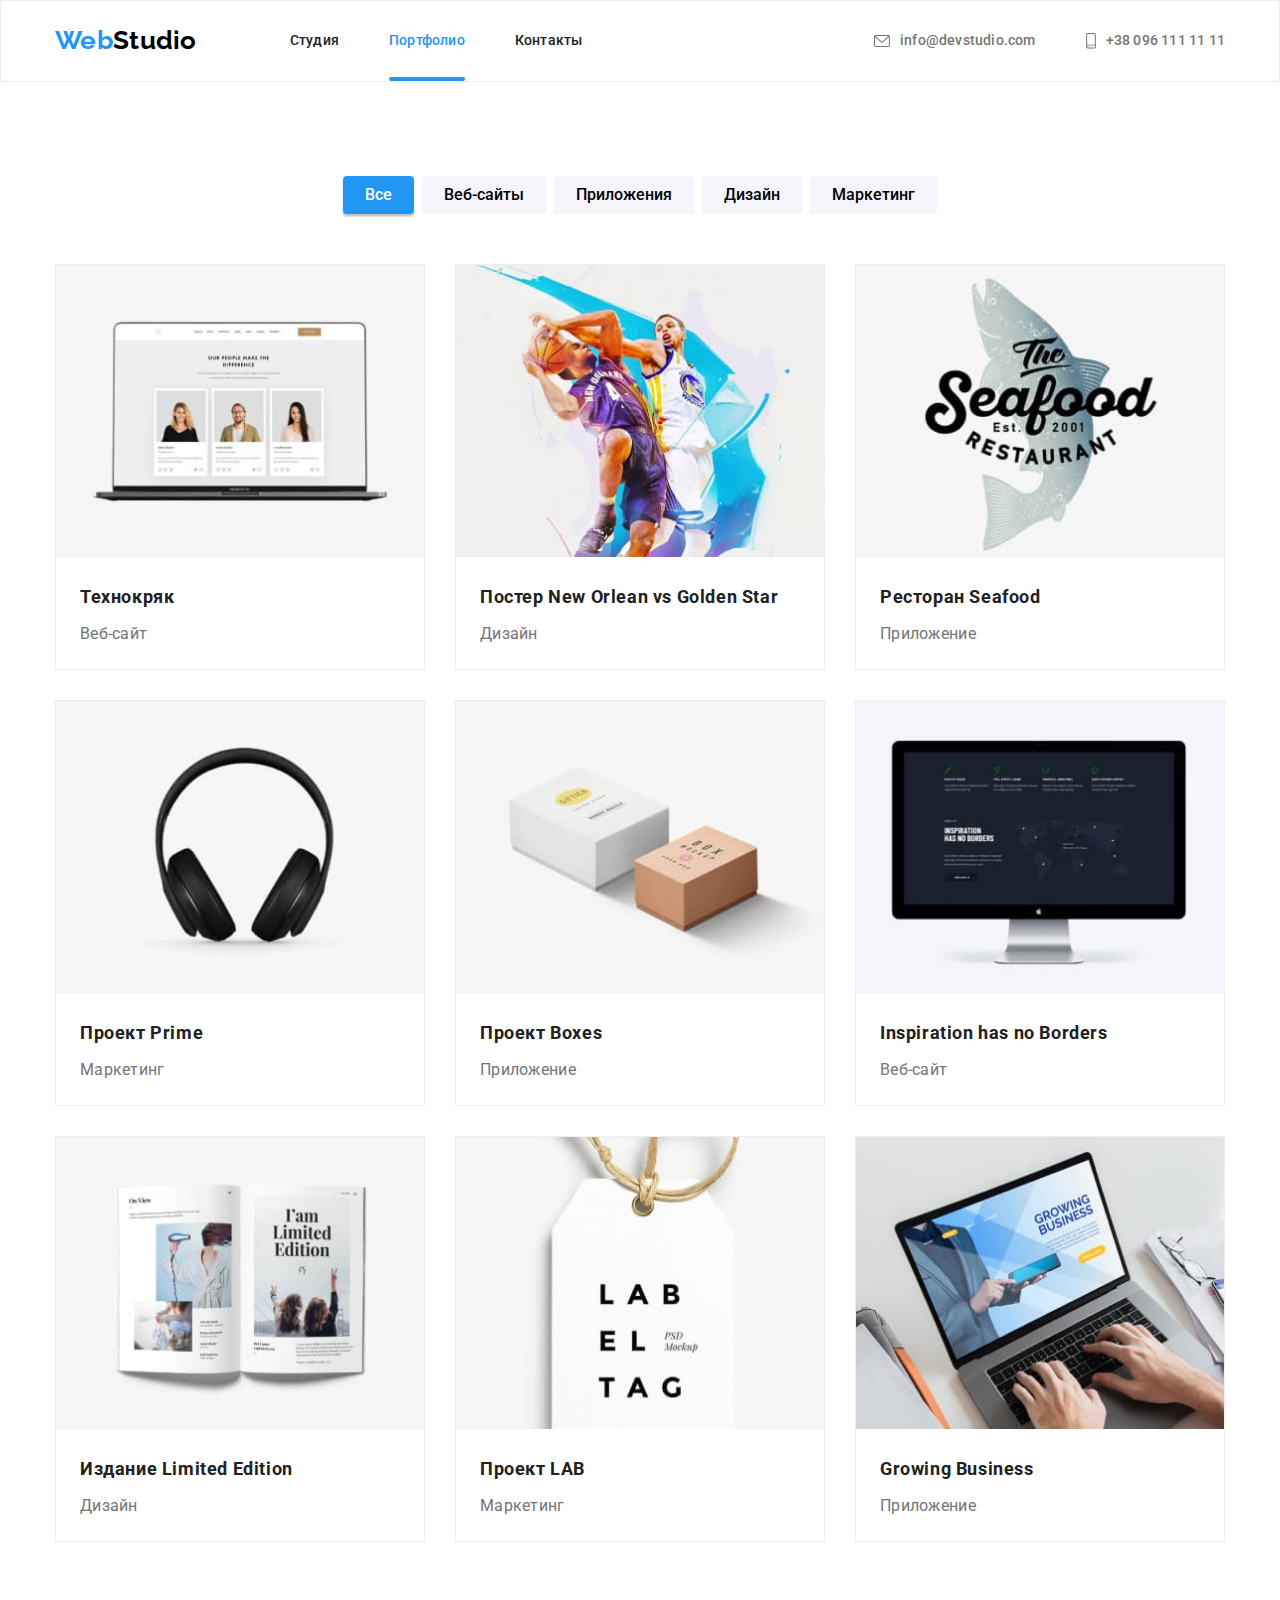
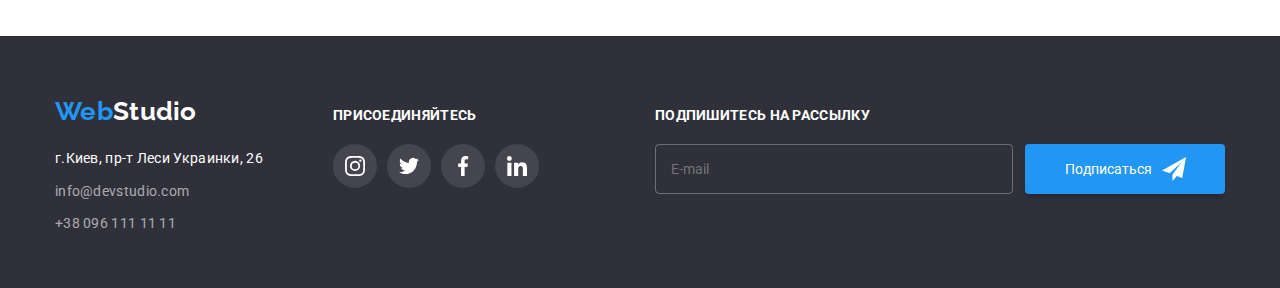
==== portfolio.html @ 102d42af "Copy files" ====
<!DOCTYPE html>
<html lang="ru">
<head>
    <meta charset="UTF-8">
    <meta http-equiv="X-UA-Compatible" content="IE=edge">
    <meta name="viewport" content="width=device-width, initial-scale=1.0">
    <link rel="preconnect" href="https://fonts.googleapis.com">
    <link rel="preconnect" href="https://fonts.gstatic.com" crossorigin>
    <link href="https://fonts.googleapis.com/css2?family=Raleway:wght@700&family=Roboto:wght@400;500;700;900&display=swap" rel="stylesheet">
    <link rel="stylesheet" href="https://cdnjs.cloudflare.com/ajax/libs/modern-normalize/1.1.0/modern-normalize.min.css">
    <link rel="stylesheet" href="./css/styles.css">
    <title>Document</title>
</head>
<body>
    <!--Хедер-->
  <header class="header border">
    <div class="container">
      <nav class="header-nav">
        <a class="header-logo" lang="en" href="./index.html"> <span class="logo-part">Web</span>Studio</a>
        <ul class="header-list">
          <li class="item"><a class="header-link" href="./index.html">Студия</a></li>
          <li class="item"><a class="header-link current" href="./portfolio.html">Портфолио</a></li>
          <li class="item"><a class="header-link" href="">Контакты</a></li>
        </ul>
      </nav>
      <ul class="header-list-contact">
        <li class="item">
          <a class="header-contact" href="mailto:info@devstudio.com">
            <svg class="header-icon" width="16" height="12">
              <use href="./images/icons.svg#iconenvelope"></use>
            </svg>
            info@devstudio.com
          </a>
        </li>
        <li class="item">
          <a class="header-contact" href="tel:+380961111111">
            <svg class="header-icon" width="10" height="16">
              <use href="./images/icons.svg#iconsmartphone"></use>
            </svg>
            +38 096 111 11 11
          </a>
        </li>
      </ul>
    </div>
  </header>
  <main>
    <section class="portfolio section">
      <div class="container">
        <ul class="portfolio-list">
          <li class="item">
            <button class="portfolio-button btn-current" type="button">Все</button>
          </li>
          <li class="item">
            <button class="portfolio-button" type="button">Веб-сайты</button>
          </li>
          <li class="item">
            <button class="portfolio-button" type="button">Приложения</button>
          </li>
          <li class="item">
            <button class="portfolio-button" type="button">Дизайн</button>
          </li>
          <li class="item">
            <button class="portfolio-button" type="button">Маркетинг</button>
          </li>
        </ul>
        <ul class="flex-container">
          <li class="portfolio-project">
            <div class="portfolio-img">
              <img src="./images/img-8.jpg" alt="ноутбук с открытым сайтом" width="370" height="294">
              <div class="text">
                <p>Ресурс предлагает комплексные предложения с разным уровнем функционала и сервисов. Все это позволит посетителю получить исчерпывающие сведения о компании или частном лице.</p>
              </div>
            </div>
            <div class="project-card">
              <h2 class="portfolio-project-name">Технокряк</h2>
              <p class="portfolio-project-type">Веб-сайт</p>
            </div>
          </li>
          <li class="portfolio-project">
            <div class="portfolio-img">
              <img src="./images/img-9.jpg" alt="ноутбук с открытым сайтом" width="370" height="294">
              <div class="text">
                <p>Ресурс предлагает комплексные предложения с разным уровнем функционала и сервисов. Все это позволит посетителю
                  получить исчерпывающие сведения о компании или частном лице.</p>
              </div>
            </div>
            <div class="project-card">
              <h2 class="portfolio-project-name">Постер New Orlean vs Golden Star</h2>
              <p class="portfolio-project-type">Дизайн</p>
            </div>
          </li>
          <li class="portfolio-project">
            <div class="portfolio-img">
              <img src="./images/img-10.jpg" alt="ноутбук с открытым сайтом" width="370" height="294">
              <div class="text">
                <p>Ресурс предлагает комплексные предложения с разным уровнем функционала и сервисов. Все это позволит посетителю
                  получить исчерпывающие сведения о компании или частном лице.</p>
              </div>
            </div>
            <div class="project-card">
              <h2 class="portfolio-project-name">Ресторан Seafood</h2>
              <p class="portfolio-project-type">Приложение</p>
            </div>
          </li>
          <li class="portfolio-project">
            <div class="portfolio-img">
              <img src="./images/img-11.jpg" alt="ноутбук с открытым сайтом" width="370" height="294">
              <div class="text">
                <p>Ресурс предлагает комплексные предложения с разным уровнем функционала и сервисов. Все это позволит посетителю
                  получить исчерпывающие сведения о компании или частном лице.</p>
              </div>
            </div>
            <div class="project-card">
              <h2 class="portfolio-project-name">Проект Prime</h2>
              <p class="portfolio-project-type">Маркетинг</p>
            </div>
          </li>
          <li class="portfolio-project">
            <div class="portfolio-img">
              <img src="./images/img-12.jpg" alt="ноутбук с открытым сайтом" width="370" height="294">
              <div class="text">
                <p>Ресурс предлагает комплексные предложения с разным уровнем функционала и сервисов. Все это позволит посетителю
                  получить исчерпывающие сведения о компании или частном лице.</p>
              </div>
            </div>
            <div class="project-card">
              <h2 class="portfolio-project-name">Проект Boxes</h2>
              <p class="portfolio-project-type">Приложение</p>
            </div>
          </li>
          <li class="portfolio-project">
            <div class="portfolio-img">
              <img src="./images/img-13.jpg" alt="ноутбук с открытым сайтом" width="370" height="294">
              <div class="text">
                <p>Ресурс предлагает комплексные предложения с разным уровнем функционала и сервисов. Все это позволит посетителю
                  получить исчерпывающие сведения о компании или частном лице.</p>
              </div>
            </div>
            <div class="project-card">
              <h2 class="portfolio-project-name">Inspiration has no Borders</h2>
              <p class="portfolio-project-type">Веб-сайт</p>
            </div>
          </li>
          <li class="portfolio-project">
            <div class="portfolio-img">
              <img src="./images/img-14.jpg" alt="ноутбук с открытым сайтом" width="370" height="294">
              <div class="text">
                <p>Ресурс предлагает комплексные предложения с разным уровнем функционала и сервисов. Все это позволит посетителю
                  получить исчерпывающие сведения о компании или частном лице.</p>
              </div>
            </div>
            <div class="project-card">
              <h2 class="portfolio-project-name">Издание Limited Edition</h2>
              <p class="portfolio-project-type">Дизайн</p>
            </div>
          </li>
          <li class="portfolio-project">
            <div class="portfolio-img">
              <img src="./images/img-15.jpg" alt="ноутбук с открытым сайтом" width="370" height="294">
              <div class="text">
                <p>Ресурс предлагает комплексные предложения с разным уровнем функционала и сервисов. Все это позволит посетителю
                  получить исчерпывающие сведения о компании или частном лице.</p>
              </div>
            </div>
            <div class="project-card">
              <h2 class="portfolio-project-name">Проект LAB</h2>
              <p class="portfolio-project-type">Маркетинг</p>
            </div>
          </li>
          <li class="portfolio-project">
            <div class="portfolio-img">
              <img src="./images/img-16.jpg" alt="ноутбук с открытым сайтом" width="370" height="294">
              <div class="text">
                <p>Ресурс предлагает комплексные предложения с разным уровнем функционала и сервисов. Все это позволит посетителю
                  получить исчерпывающие сведения о компании или частном лице.</p>
              </div>
            </div>
            <div class="project-card">
              <h2 class="portfolio-project-name">Growing Business</h2>
              <p class="portfolio-project-type">Приложение</p>
            </div>
          </li>
        </ul>
      </div>     
    </section>
  </main>
    <!--Футер-->
  <footer class="footer">
    <div class="container">
      <div>
        <a class="footer-logo" lang="en" href="./index.html"> <span class="logo-part">Web</span>Studio</a>
        <address>
          <ul class="footer-list">
            <li class="item">
              <a class="footer-adress" href="https://goo.gl/maps/x8rfosM5Hry5HzXB7" target="_blank"
                rel="noopener noreferrer">г.Киев, пр-т Леси Украинки, 26</a>
            </li>
            <li class="item">
              <a class="footer-contact" lang="en" href="mailto:info@devstudio.com">info@devstudio.com</a>
            </li>
            <li class="item">
              <a class="footer-contact" href="tel:+380961111111">+38 096 111 11 11</a>
            </li>
          </ul>
        </address>
      </div>
      <div class="footer-social">
        <p class="social-title">присоединяйтесь</p>
        <ul class="social-list">
          <li class="item">
            <a class="social-link" href="">
              <svg class="social-icon" height="20" width="20">
                <use href="./images/icons.svg#iconinstagram"></use>
              </svg>
            </a>
          </li>
          <li class="item">
            <a class="social-link" href="">
              <svg class="social-icon" height="20" width="20">
                <use href="./images/icons.svg#icontwitter"></use>
              </svg>
            </a>
          </li>
          <li class="item">
            <a class="social-link" href="">
              <svg class="social-icon" height="20" width="20">
                <use href="./images/icons.svg#iconfacebook"></use>
              </svg>
            </a>
          </li>
          <li class="item">
            <a class="social-link" href="">
              <svg class="social-icon" height="20" width="20">
                <use href="./images/icons.svg#iconlinkedin"></use>
              </svg>
            </a>
          </li>
        </ul>
      </div>
      <div class="footer-mailing">
        <p class="social-title">подпишитесь на рассылку</p>
        <form class="footer-form">
          <label for="subscribe">
            <input class="footer-email" type="email" name="mail" id="subscribe" placeholder="E-mail">
          </label>
          <button class="footer-btn" type="submit">
            Подписаться
            <svg width="24" height="24">
              <use href="./images/icons.svg#iconsend"></use>
            </svg>
          </button>
        </form>
      </div>
    </div>
  </footer>
</body>
</html>
---- css/styles.css ----
:root {
  --first-text-color: #757575;
  --second-text-color: #212121;
  --third-text-color: #fff;
  --accent-color: #2196F3;
  --logo-color: #000;
  --background-color: #2F303A;

}
body {
  font-family: 'Roboto', sans-serif;
  font-size: 14px;
  letter-spacing: .3px;
  color: var(--first-text-color);
}
html {
  box-sizing: border-box;
}

*,
*::before,
*::after {
  box-sizing: inherit;
}

h1,
h2,
h3,
p,
ul {
  margin-top: 0;
  margin-bottom: 0;
}

.container {
width: 1200px;
margin-left: auto;
margin-right: auto;
padding-left: 15px;
padding-right: 15px; 
}
/*header*/

.header .container {
  height: 80px;
  align-items: center;
  display: flex;
}
.border {
  border: 1px solid #ECECEC;
}
.header-nav {
  align-items: center;
  display: flex;
}
.header-logo {
  padding-top: 24px;
  padding-bottom: 24px;
  font-family: 'Raleway', sans-serif;
  font-weight: 700;
  font-size: 26px;
  line-height: 1.2;
  text-decoration: none;
  color: var(--logo-color);
}
.header-logo:focus {
  color: var(--logo-color);
}
.logo-part {
  color: var(--accent-color);
}
.header-list {  
  margin-left: 93px;
  padding: 0;
  display: flex;
  list-style: none;
  color: var(--second-text-color);
}
.header-list .item + .item {
  margin-left: 50px;
}
.current::after {
  position: absolute;
  left: 0;
  bottom: 0;
  display: block; 
  content: '';
  height: 4px;
  width: 100%;
  border-radius: 2px;
  background-color: #2196F3;
}
.header-list .current {
  color: var(--accent-color);
}
.header-link {
  position: relative;
  display: block;
  padding-top: 32px;
  padding-bottom: 33px;
  font-weight: 500;
  line-height: 1.14;
  letter-spacing: .2px;
  text-decoration: none;
  color: var(--second-text-color);
  transition: color 250ms cubic-bezier(0.4, 0, 0.2, 1);
}
.header-link:hover,
.header-link:focus {
  
  color: var(--accent-color);
}
.header-list-contact {
  display: flex;
  padding: 0;
  margin-left: auto;
  font-weight: 500;
  line-height: 1.14;
  letter-spacing: .2px;
  list-style: none;
}
.header-list-contact .item + .item {
  margin-left: 50px;
}
.header-contact {
  display: flex;
  justify-content: center;
  align-items: center;
  padding: 30px 0;
  text-decoration: none;
  color: var(--first-text-color);
  transition: color 250ms cubic-bezier(0.4, 0, 0.2, 1);
}
.header-contact:hover,
.header-contact:focus {
  fill: var(--accent-color);
  color: var(--accent-color);
}
.header-icon {
  fill: currentColor;
  margin-right: 10px;
}

/*Footer*/

.footer {
  padding-bottom: 60px;
  padding-top: 60px;
  height: 252px;
  color: var(--third-text-color);
  background-color: var(--background-color);
}
.footer-logo {
  display: inline-block;
  padding-bottom: 20px;
  font-family: 'Raleway', sans-serif;
  font-weight: 700;
  font-size: 26px;
  line-height: 1.19;
  text-decoration: none;
  color: var(--third-text-color);
}

.footer-list {
  padding: 0;
  list-style: none;
}
.footer-list .item + .item {
  padding-top: 9px;
}
.footer-adress {
  font-style: normal;
  line-height: 1.71;
  text-decoration: none;
  color: var(--third-text-color);
}

.footer-contact {
  font-style: normal;
  line-height: 1.71;
  text-decoration: none;
  color: rgb(255, 255, 255, .6);
  transition: color 250ms cubic-bezier(0.4, 0, 0.2, 1);
  
}

.footer-contact:hover,
.footer-contact:focus {
  color: var(--accent-color);
}
.footer .container {
  display: flex;
  align-items: baseline;
}
.footer-social {
  margin-left: 70px;
}
.social-list {
  padding: 0;
  display: flex;
  list-style: none;
}
.social-list .item + .item {
  margin-left: 10px;
}
.social-title {
  margin-bottom: 20px;
  font-weight: 700;
  line-height: 1.14;
  text-transform: uppercase;
}
.social-link {
  display: flex;
  justify-content: center;
  align-items: center;
  padding: 0;
  border: 0;
  width: 44px;
  height: 44px;
  cursor: pointer;
  color: #ececec;
  border-radius: 50%;
  background-color: rgba(255, 255, 255, 0.1);
  transition: background-color 250ms cubic-bezier(0.4, 0, 0.2, 1);
}
.social-link:hover,
.social-link:focus {
  background-color: #2196f3;
}
.social-icon {
  fill: #fff;
  height: 20px;
  width: 20px;
}
.footer-mailing {
  margin-left: auto;
}
.footer-email {
  width: 358px;
  padding: 16px 15px;
  margin-right: 12px;
  outline: 0;
  color: white;
  border: 1px solid rgba(255, 255, 255, 0.3);
  border-radius: 4px;
  background: 0;
}
.footer-btn {
  display: flex;
  justify-content: center;
  align-items: center;
  height: 50px;
  width: 200px;
  border: 0;
  box-shadow: 0px 4px 4px rgba(0, 0, 0, 0.15);
  border-radius: 4px;
  color: #ffffff;
  background-color: #2196F3;
}
.footer-btn svg {
  margin-left: 10px;
  fill: currentColor;
}
.footer-form {
  display: flex;
}
.footer-form label {
  display: flex;
}



/*main index.html*/

.hero {
  margin-left: auto;
  margin-right: auto;
  background-color: #C4C4C4;
}
.overlay {
  max-width: 1600px;
  height: 600px;
  background-image: linear-gradient(to right,
  rgba(47, 48, 58, 0.4),
  rgba(47, 48, 58, 0.4)),
  url(../images/Img-hero.jpg);
  background-position: center;
  background-size: cover;
  background-repeat: no-repeat;
}
.hero-content {
  padding: 200px 0;
  text-align: center;
}
.hero-title {
  max-width: 650px;
  font-weight: 900;
  font-size: 44px;
  line-height: 1.36;
  text-align: center;
  letter-spacing: .6px;
  text-transform: uppercase;
  color: var(--third-text-color);
  margin: 0 auto;
  margin-bottom: 30px;
}
.hero-button {
  padding: 10px 32px;
  border: 0;
  border-radius: 4px;
  font-family: inherit;
  font-weight: 700;
  font-size: 16px;
  line-height: 1.87;
  letter-spacing: .6px;
  cursor: pointer;
  color: var(--third-text-color);
  background-color: var(--accent-color);
  transition: background-color 250ms cubic-bezier(0.4, 0, 0.2, 1);
}
.hero-button:hover,
.hero-button:focus {
  background-color: #188CE8;
}
.section {
  padding: 94px 0;
}
.about {
  padding-bottom: 0;
}
.peculiarities {
  color: transparent;
}
.peculiarities-pic {
  display: flex;
  justify-content: center;
  align-items: center;
  margin-bottom: 30px;
  border: 0;
  width: 270px;
  height: 120px;
  border-radius: 4px;
  background-color: #f5f4fa;
}
.perculiarities-icon {
  height: 70px;
  width: 70px;
}
.peculiarities-list {
  padding: 0;
  display: flex;
  list-style: none;
}
.peculiarities-list .item + .item {
  margin-left: 30px;
}
.peculiarities-header {
  margin-bottom: 10px;
  font-weight: 700;
  line-height: 1.14;
  letter-spacing: .2px;
  text-transform: uppercase;
  color: var(--second-text-color);
}
.peculiarities-text {
  line-height: 1.71;
}
.work-header {
  margin-bottom: 50px;
  font-weight: 700;
  font-size: 36px;
  line-height: 1.16;
  text-align: center;
  color: var(--second-text-color);
}
.section-work-list {
  display: flex;
  padding: 0;
  list-style: none;
}
.work-text {
  position:absolute;
  left: 0;
  bottom: 0;
  display: flex;
  width: 100%;
  height: 70px;
  justify-content: center;
  align-items: center;
  font-weight: 700;
  font-size: 14px;
  line-height: 16px;
  text-transform: uppercase;
  color: #ffffff;
  background-color: rgba(47, 48, 58, 0.8);
}
.item>img {
  display: block;
  object-fit: contain;
}
.section-work-list .item {
  position: relative;
}
.section-work-list .item + .item {
  margin-left: 30px;
}
.bg-style {
  background-color: #F5F4FA;
}
.team-header {
  margin-bottom: 50px;
  font-weight: 700;
  font-size: 36px;
  line-height: 1.16;
  text-align: center;
  color: var(--second-text-color);
}
.team-list {
  padding: 0;
  display: flex;
  list-style: none;
}
.team-list>.item {
  width: 270px;
  margin-right: 30px;
  background-color: var(--third-text-color);
  border-radius: 0px 0px 4px 4px;
  box-shadow: 0px 1px 3px rgba(0, 0, 0, 0.12), 0px 1px 1px rgba(0, 0, 0, 0.14), 0px 2px 1px rgba(0, 0, 0, 0.2);
}
.team-card {
  padding-top: 30px;
  padding-bottom: 30px;
}
.team-social-list {
  display: flex;
  justify-content: center;
  list-style: none;
  padding: 0;


}
.team-social-list .item + .item {
  margin-left: 10px;
}
.team-link {
  display: flex;
  justify-content: center;
  align-items: center;
  padding: 0;
  border: 0;
  width: 44px;
  height: 44px;
  cursor: pointer;
  color: #AFB1B8;
  border-radius: 50%;
  transition: color 250ms cubic-bezier(0.4, 0, 0.2, 1),
  background-color 250ms cubic-bezier(0.4, 0, 0.2, 1);
}

.team-link:hover,
.team-link:focus {
  color: white;
  background-color: #2196F3;
}
.team-icon {
  fill: currentColor;
}
.team-name {
  margin-bottom: 10px;
  font-weight: 500;
  font-size: 16px;
  line-height: 1.19;
  text-align: center;
  color: var(--second-text-color);
}
.team-position {
  margin-bottom: 16px;
  font-size: 16px;
  line-height: 1.19;
  text-align: center;
}
.clients {
  margin-left: auto;
  margin-right: auto;
  
}
.client-header {
  margin-bottom: 50px;
  font-weight: 700;
  font-size: 36px;
  line-height: 1.17;
  text-align: center;
  color: var(--second-text-color);
}
.client-list {
  align-items: center;
  display: flex;
  list-style: none;
}
.client-link {
  display: flex;
  justify-content: center;
  align-items: center;
  height: 92px;
  width: 170px;
  color: #AFB1B8;
  border: 1px solid #AFB1B8;
  transition: color 250ms cubic-bezier(0.4, 0, 0.2, 1), border 250ms cubic-bezier(0.4, 0, 0.2, 1);
  border-radius: 4px
}
.client-link:hover,
.client-link:focus {
  color: #188CE8;
  border: 1px solid #2196F3;
}
.client-list .item + .item {
  margin-left: 30px;
}
.clients-icon {
  fill: currentColor;
}
.backdrop {
  position: fixed;
  top: 0;
  left: 0;
  width: 100%;
  height: 100%;
  background-color: rgba(0, 0, 0, 0.2);
  opacity: 1;
  transition: opacity 250ms cubic-bezier(0.4, 0, 0.2, 1);
}
.backdrop.is-hidden {
  opacity: 0;
  pointer-events: none;
}
.backdrop.is-hidden .modal {
  transform:translate(-50%, -50%) scale(0.25);
}
.modal {
  position: absolute;
  top: 50%;
  left: 50%;
  display: flex;
  flex-direction: column;
  transform: translate(-50%, -50%) scale(1);
  min-height: 581px;
  min-width: 528px;
  border-radius: 4px;
  box-shadow: 0px 1px 3px rgba(0, 0, 0, 0.12), 0px 1px 1px rgba(0, 0, 0, 0.14), 0px 2px 1px rgba(0, 0, 0, 0.2);
  background-color: #ffffff; 
  transition: transform 250ms cubic-bezier(0.4, 0, 0.2, 1); 
}
.modal-btn-close {
  position: absolute;
  right: 0;
  top: 0;
  display: flex;
  margin-top: 8px;
  margin-right: 8px;
  margin-left: auto;
  height: 30px;
  width: 30px;
  justify-content: center;
  align-items: center;
  cursor: pointer;
  background-color: #ffffff;
  color: #000000;
  border: 1px solid rgba(0, 0, 0, 0.1);
  border-radius: 50%;
  transition: color 250ms cubic-bezier(0.4, 0, 0.2, 1);
}
.modal-btn-close:hover,
.modal-btn-close:focus {
  color: #2196F3;
}
.modal-btn-close svg {
  fill: currentColor;
}
.modal-content {
  margin: 40px 40px;
}
.modal-title {
  display: flex;
  margin-bottom: 12px;
  font-weight: 700;
  font-size: 20px;
  line-height: 1.15;
  justify-content: center;
  color: #212121;
} 
.modal-icon {
  position: absolute;
  left: 12px;
  top: 50%;
  fill: currentColor;
  transition: color 250ms cubic-bezier(0.4, 0, 0.2, 1);
}
.form-label {
  position: relative;
  display: flex;
  flex-direction: column;
  margin-top: 10px;
  margin-bottom: 4px;
  font-size: 12px;
  line-height: 14px;
  letter-spacing: 0.1px;
  color: var(--second-text-color);
}
.form-input {
  margin-top: 4px;
  padding-left: 42px;
  width: 448px;
  height: 40px;
  border: 1px solid rgba(33, 33, 33, 0.2);
  outline: 0;
  border-radius: 4px;
  transition: border 250ms cubic-bezier(0.4, 0, 0.2, 1);
}
.form-input:focus + .modal-icon {
  color: #2196F3;
}
.form-input:focus-within {
  border: 1px solid #2196F3;
}
.form-field input[type='checkbox'] {
  margin-right: 8px;
  height: 15px;
  width: 16px;
}
.form-textarea {
  padding: 12px 16px;
  height: 120px;
  margin-top: 4px;
  margin-bottom: 20px;
  border: 1px solid rgba(33, 33, 33, 0.2);
  outline: 0;
  border-radius: 4px;
  resize: none;
  transition: border 250ms cubic-bezier(0.4, 0, 0.2, 1);
}
.form-textarea:focus-within,
.form-textarea:focus  {
  border: 1px solid #2196F3;
}
.checkbox {
  position: absolute;
  width: 1px;
  height: 1px;
  margin: -1px;
  border: 0;
  padding: 0;
  clip: rect(0 0 0 0 );
  overflow: hidden;
}
.form-checkbox {
  display: flex;
  justify-content: center;
  align-items: center;
  line-height: 1.71;
  margin-bottom: 30px;
  margin-top: 20px;
}
.checkbox-icon {
  display: inline-block;
  margin-right: 8px;
  height: 15px;
  width: 16px;
  border: 2px solid #212121;
  border-radius: 4px;
  transition: background-color 250ms cubic-bezier(0.4, 0, 0.2, 1),
  border-color 250ms cubic-bezier(0.4, 0, 0.2, 1);
}
.checkbox:checked + .checkbox-icon {
  border-color: #2196F3;
  background-image: url(../images/check.svg);
  background-size: contain;
  background-color: #2196F3;
  background-origin: border-box;
}
.contract {
  margin-left: 4px;
  color: #2196f3;
}
.submit-btn {
  display: block;
  margin-left: auto;
  margin-right: auto;
  padding: 10px 55px;
  font-weight: 700;
  line-height: 1.87;
  font-size: 16px;
  border: 0;
  cursor: pointer;
  box-shadow: 0px 4px 4px rgba(0, 0, 0, 0.15);
  border-radius: 4px;
  color: #ffffff;
  background-color: #2196F3;
  transition: background-color 250ms cubic-bezier(0.4, 0, 0.2, 1);
}
.submit-btn:hover {
    background-color: #188CE8;
}



/*main portfolio.html*/

.border {
  border: 1px solid #ececec;
}
.portfolio-title {
  color: var(--third-text-color);
}
.container .portfolio-list {
  display: flex;
  justify-content: center;
}

.portfolio-list {
  margin-bottom: 50px;
  padding: 0;
}
.portfolio-list .item {
  list-style: none;
}
.portfolio-list .item + .item {
  margin-left: 8px;
}
.portfolio-button {
  padding: 6px 22px;
  border: 0;
  font-family: inherit;
  font-weight: 500;
  font-size: 16px;
  line-height: 1.62;
  cursor: pointer;
  border-radius: 4px;
  background-color: #F5F4FA;
  transition: color 250ms cubic-bezier(0.4, 0, 0.2, 1), background-color 250ms cubic-bezier(0.4, 0, 0.2, 1), box-shadow 250ms cubic-bezier(0.4, 0, 0.2, 1);
}
.btn-current {
  box-shadow: 0px 3px 1px rgba(0, 0, 0, 0.1), 0px 1px 2px rgba(0, 0, 0, 0.08), 0px 2px 2px rgba(0, 0, 0, 0.12);
}
.portfolio-button:hover,
.portfolio-button:focus {
  background-color: var(--accent-color);
  color: var(--third-text-color);
  box-shadow: 0px 3px 1px rgba(0, 0, 0, 0.1), 0px 1px 2px rgba(0, 0, 0, 0.08), 0px 2px 2px rgba(0, 0, 0, 0.12);
}
.portfolio-button.btn-current {
  color: var(--third-text-color);
  background-color: var(--accent-color);
}
.flex-container {
  padding: 0;
  margin: -15px;
  display: flex;
  flex-wrap: wrap;
}
.portfolio-project {
  margin: 15px;
  width: 370px;
  border: 1px solid #eee;
  list-style: none;
  cursor: pointer;
  transition: box-shadow 250ms cubic-bezier(0.4, 0, 0.2, 1);
}
.portfolio-img {
  position: relative;
  overflow: hidden;
}
.portfolio-img>img {
  width: 100%;
  object-fit: contain;
  object-position: top right;
  display: block;
}
.portfolio-project:hover, 
.portfolio-project:focus {
  box-shadow: 0px 1px 1px rgba(0, 0, 0, 0.12), 0px 4px 4px rgba(0, 0, 0, 0.06), 1px 4px 6px rgba(0, 0, 0, 0.16);
  opacity: 1;
}
.project-card {
  padding-top: 20px;
  padding-bottom: 20px;
  padding-left: 24px;
  overflow: hidden;
  
}
.portfolio-project-type {
  font-size: 16px;
  line-height: 1.87;
  color: var(--first-text-color);
}
.portfolio-project-name {
  margin-bottom: 4px;
  font-weight: 700;
  font-size: 18px;
  line-height: 2;
  letter-spacing: .6px;
  color: var(--second-text-color);
}
.text {
  position: absolute;
  pointer-events: none;
  top: 0;
  left: 0;
  height: 294px;
  width: 100%;
  padding: 63px 24px;
  font-size: 18px;
  line-height: 1.56;
  color: #ffffff;
  background-color: rgba(33, 150, 243, 0.9);
  transform: translateY(calc(100%));
  transition: transform 250ms cubic-bezier(0.4, 0, 0.2, 1), 
  opacity 250ms cubic-bezier(0.4, 0, 0.2, 1);

}
.portfolio-project:hover .text {
  transform: translateY(calc(100% - 294px));
}
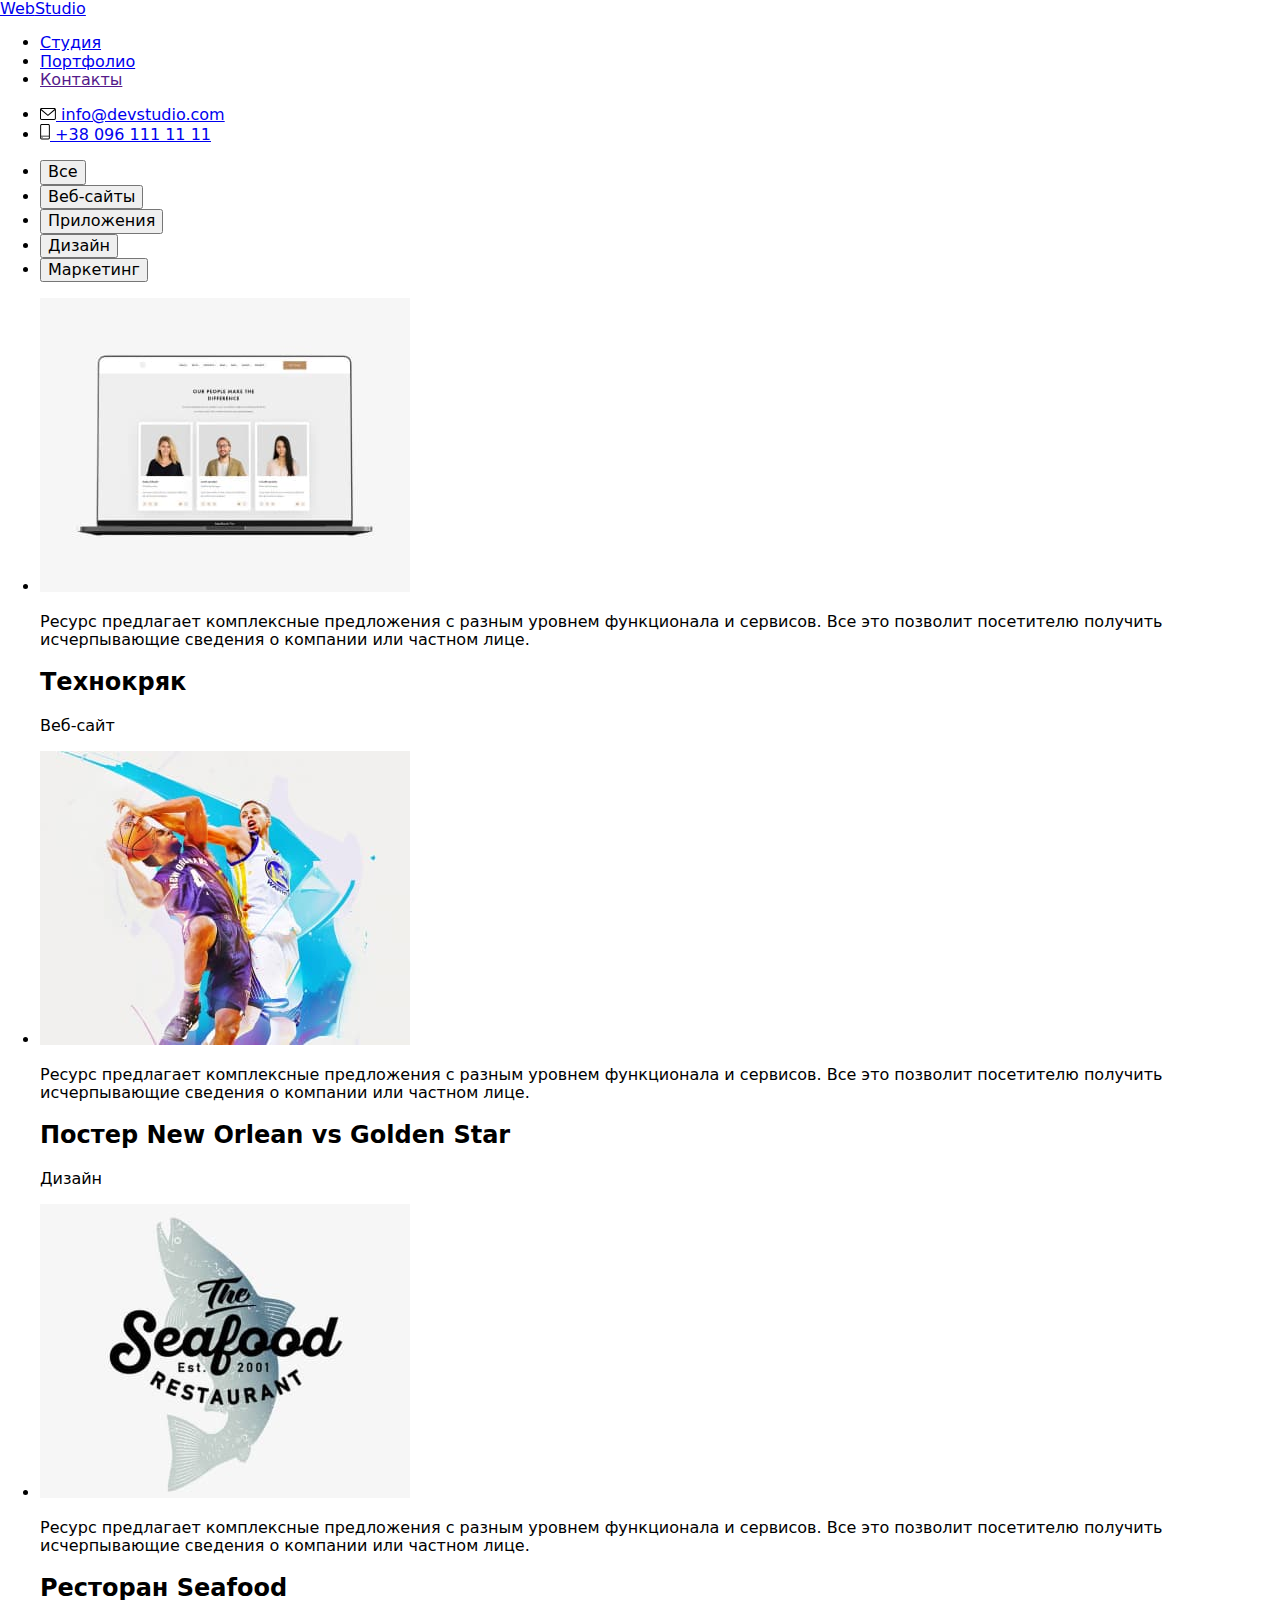
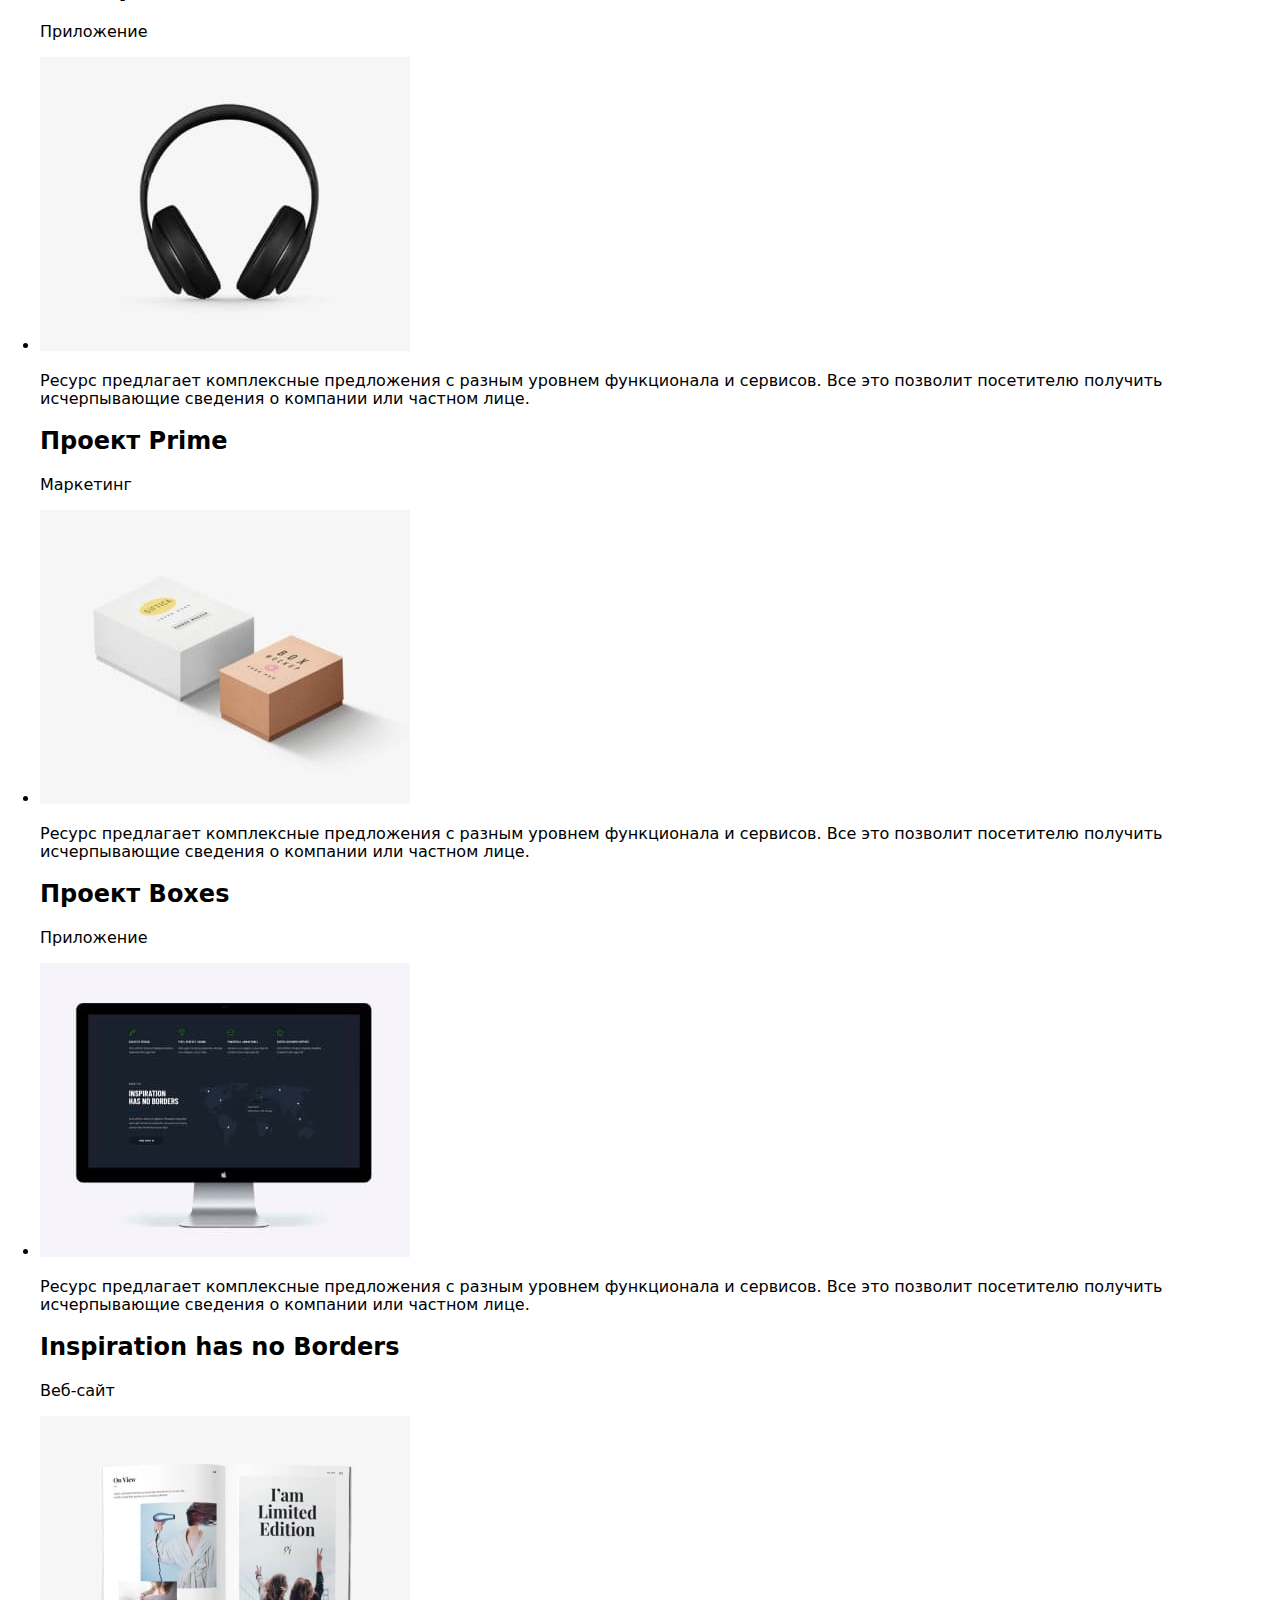
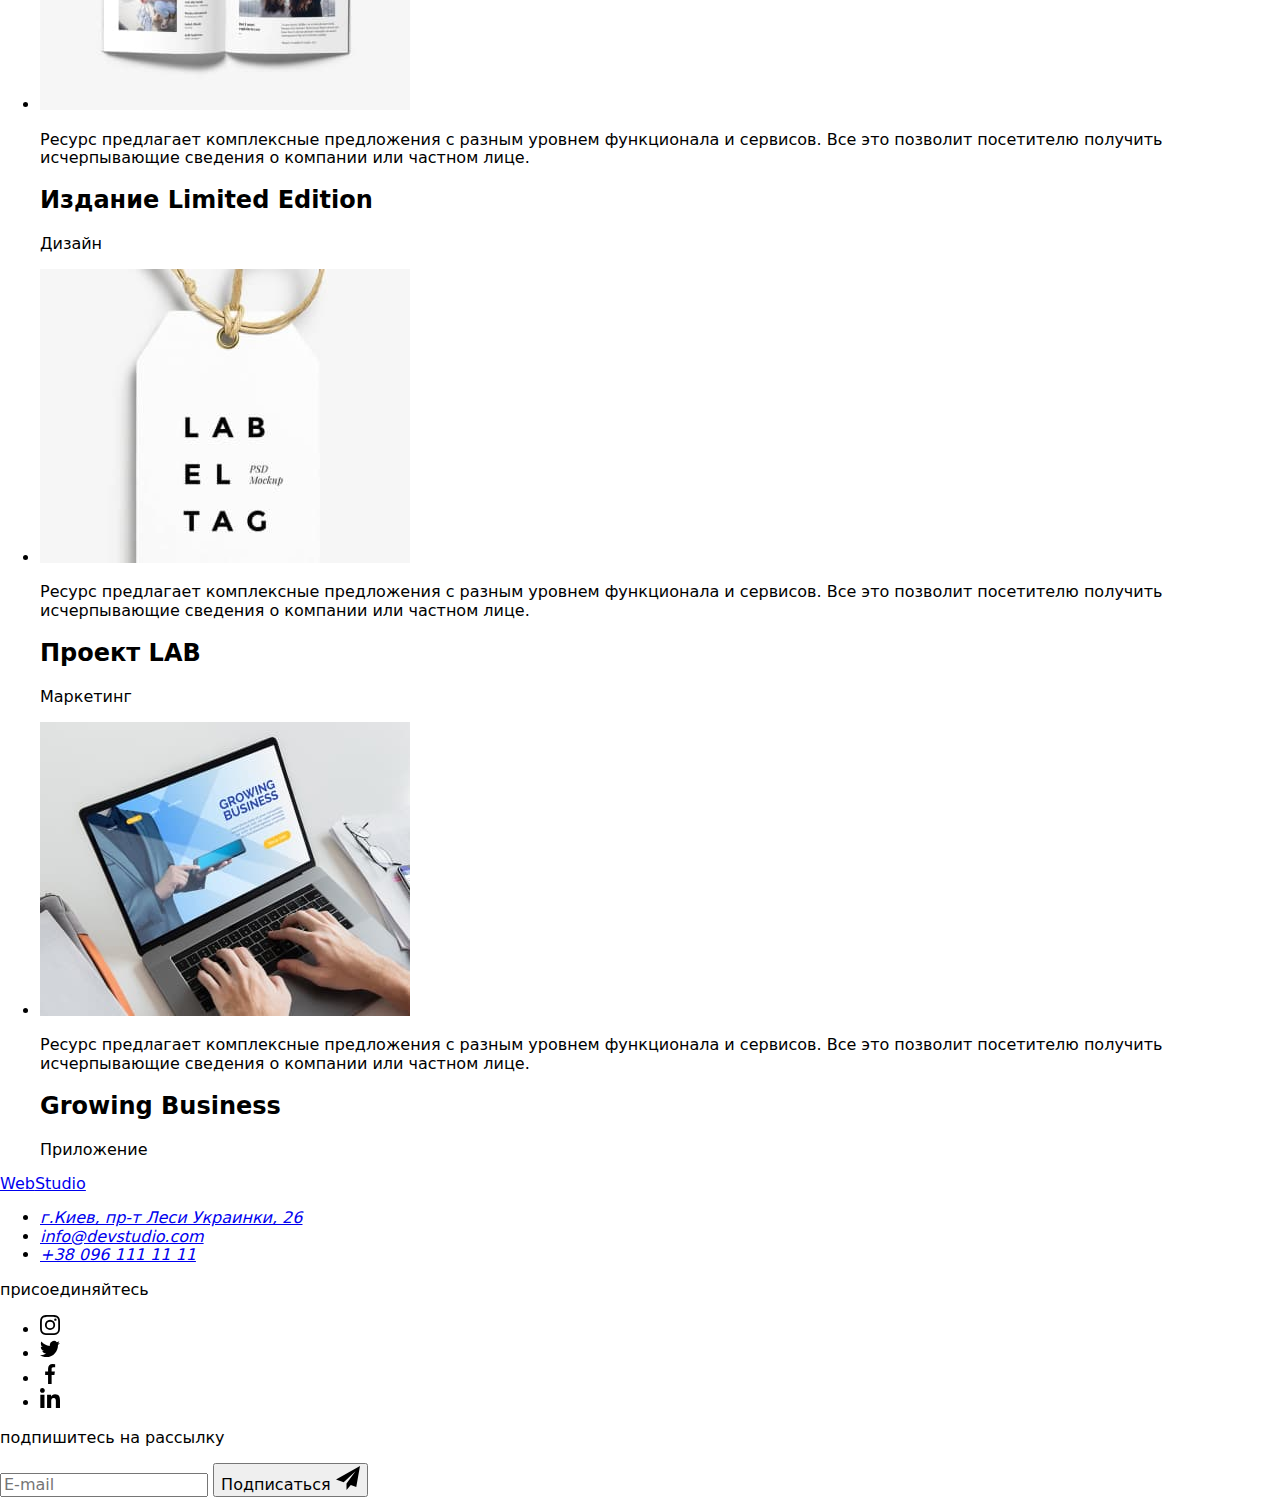
==== commit 9b9b2f4f: "start" ====
--- a/portfolio.html
+++ b/portfolio.html
@@ -8,7 +8,6 @@
     <link rel="preconnect" href="https://fonts.gstatic.com" crossorigin>
     <link href="https://fonts.googleapis.com/css2?family=Raleway:wght@700&family=Roboto:wght@400;500;700;900&display=swap" rel="stylesheet">
     <link rel="stylesheet" href="https://cdnjs.cloudflare.com/ajax/libs/modern-normalize/1.1.0/modern-normalize.min.css">
-    <link rel="stylesheet" href="./css/styles.css">
     <title>Document</title>
 </head>
 <body>
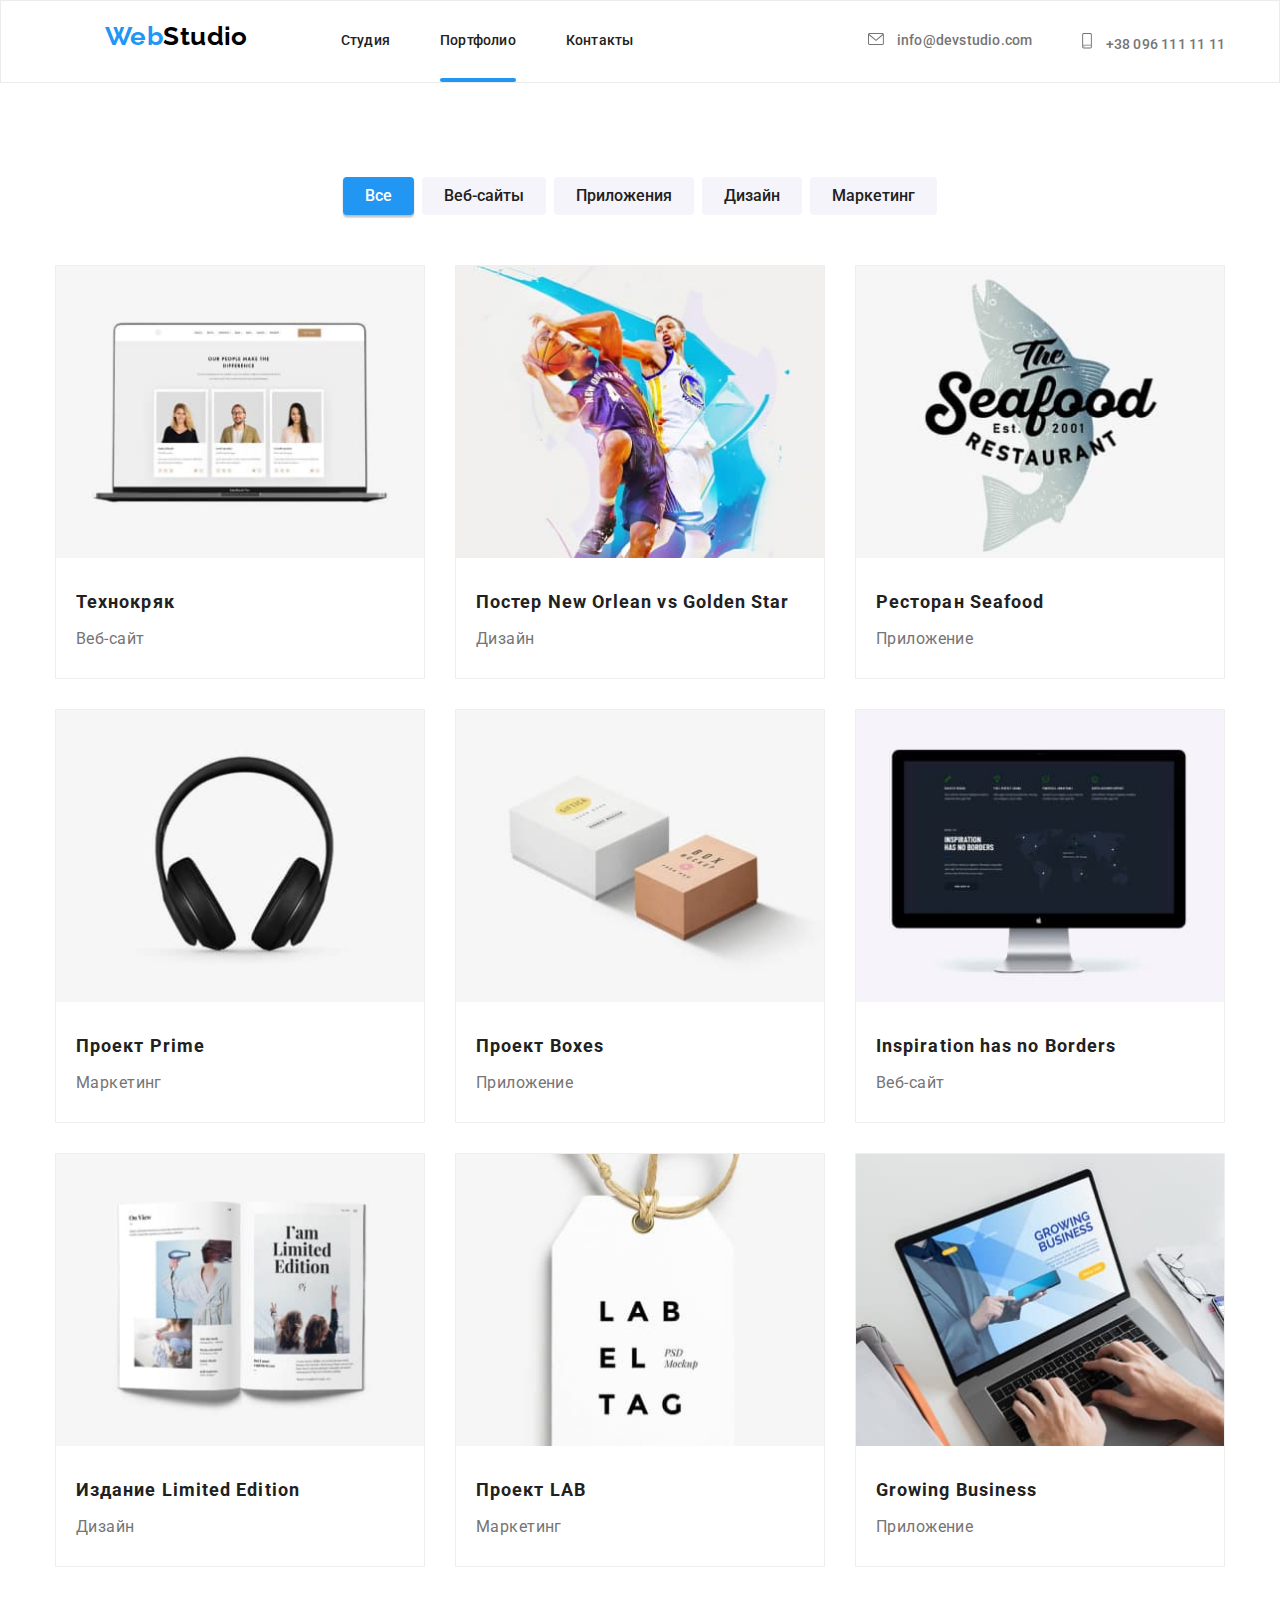
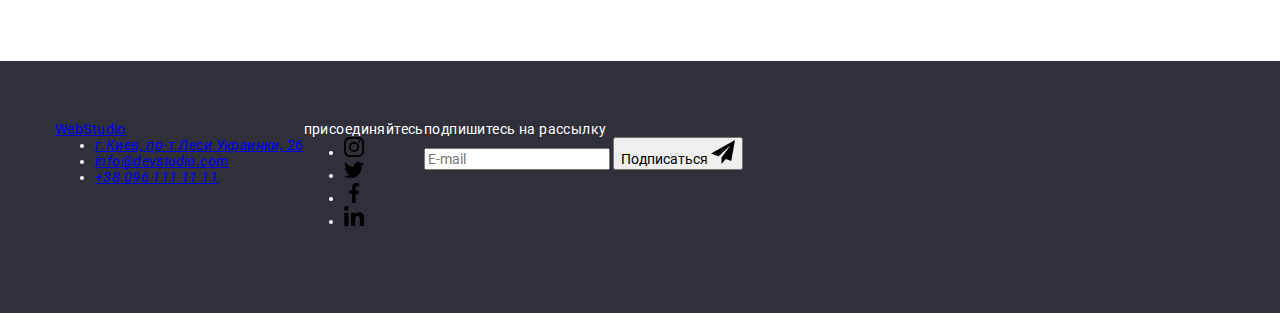
==== commit 867c4c39: "test 4" ====
--- a/portfolio.html
+++ b/portfolio.html
@@ -8,175 +8,176 @@
     <link rel="preconnect" href="https://fonts.gstatic.com" crossorigin>
     <link href="https://fonts.googleapis.com/css2?family=Raleway:wght@700&family=Roboto:wght@400;500;700;900&display=swap" rel="stylesheet">
     <link rel="stylesheet" href="https://cdnjs.cloudflare.com/ajax/libs/modern-normalize/1.1.0/modern-normalize.min.css">
+    <link rel="stylesheet" href="./css/main.min.css">
     <title>Document</title>
 </head>
 <body>
     <!--Хедер-->
-  <header class="header border">
-    <div class="container">
-      <nav class="header-nav">
-        <a class="header-logo" lang="en" href="./index.html"> <span class="logo-part">Web</span>Studio</a>
-        <ul class="header-list">
-          <li class="item"><a class="header-link" href="./index.html">Студия</a></li>
-          <li class="item"><a class="header-link current" href="./portfolio.html">Портфолио</a></li>
-          <li class="item"><a class="header-link" href="">Контакты</a></li>
+<header class="header header--border">
+  <div class="container container--baseline">
+    <a class="logo" lang="en" href="./index.html"> <span class="logo__part">Web</span>Studio</a>
+    <nav class="nav">
+      <ul class="nav__list">
+        <li class="nav__item"><a class="nav__link" href="./index.html">Студия</a></li>
+        <li class="nav__item"><a class="nav__link nav__link--current" href="./portfolio.html">Портфолио</a></li>
+        <li class="nav__item"><a class="nav__link" href="">Контакты</a></li>
+      </ul>
+    </nav>
+    <ul class="contact contact--style">
+      <li class="contact__item">
+        <a class="contact__link contact__link--indent" href="mailto:info@devstudio.com">
+          <svg class="contact__icon" width="16" height="12">
+            <use href="./images/icons.svg#iconenvelope"></use>
+          </svg>
+          info@devstudio.com
+        </a>
+      </li>
+      <li class="contact__item">
+        <a class="contact__link contact__link--style" href="tel:+380961111111">
+          <svg class="contact__icon" width="10" height="16">
+            <use href="./images/icons.svg#iconsmartphone"></use>
+          </svg>
+          +38 096 111 11 11
+        </a>
+      </li>
+    </ul>
+  </div>
+</header>
+  <main>
+    <section class="section">
+      <div class="container portfolio">
+        <ul class="portfolio__list">
+          <li class="portfolio__item">
+            <button class="button portfolio__button portfolio__button--color portfolio__button--text portfolio__button--current" type="button">Все</button>
+          </li>
+          <li class="portfolio__item">
+            <button class="button portfolio__button portfolio__button--color portfolio__button--text" type="button">Веб-сайты</button>
+          </li>
+          <li class="portfolio__item">
+            <button class="button portfolio__button portfolio__button--color portfolio__button--text" type="button">Приложения</button>
+          </li>
+          <li class="portfolio__item">
+            <button class="button portfolio__button portfolio__button--color portfolio__button--text" type="button">Дизайн</button>
+          </li>
+          <li class="portfolio__item">
+            <button class="button portfolio__button portfolio__button--color portfolio__button--text" type="button">Маркетинг</button>
+          </li>
         </ul>
-      </nav>
-      <ul class="header-list-contact">
-        <li class="item">
-          <a class="header-contact" href="mailto:info@devstudio.com">
-            <svg class="header-icon" width="16" height="12">
-              <use href="./images/icons.svg#iconenvelope"></use>
-            </svg>
-            info@devstudio.com
-          </a>
-        </li>
-        <li class="item">
-          <a class="header-contact" href="tel:+380961111111">
-            <svg class="header-icon" width="10" height="16">
-              <use href="./images/icons.svg#iconsmartphone"></use>
-            </svg>
-            +38 096 111 11 11
-          </a>
-        </li>
-      </ul>
-    </div>
-  </header>
-  <main>
-    <section class="portfolio section">
-      <div class="container">
-        <ul class="portfolio-list">
-          <li class="item">
-            <button class="portfolio-button btn-current" type="button">Все</button>
-          </li>
-          <li class="item">
-            <button class="portfolio-button" type="button">Веб-сайты</button>
-          </li>
-          <li class="item">
-            <button class="portfolio-button" type="button">Приложения</button>
-          </li>
-          <li class="item">
-            <button class="portfolio-button" type="button">Дизайн</button>
-          </li>
-          <li class="item">
-            <button class="portfolio-button" type="button">Маркетинг</button>
-          </li>
-        </ul>
-        <ul class="flex-container">
-          <li class="portfolio-project">
-            <div class="portfolio-img">
+        <ul class="project">
+          <li class="project__item">
+            <div class="project__img">
               <img src="./images/img-8.jpg" alt="ноутбук с открытым сайтом" width="370" height="294">
-              <div class="text">
+              <div class="project__info">
                 <p>Ресурс предлагает комплексные предложения с разным уровнем функционала и сервисов. Все это позволит посетителю получить исчерпывающие сведения о компании или частном лице.</p>
               </div>
             </div>
-            <div class="project-card">
-              <h2 class="portfolio-project-name">Технокряк</h2>
-              <p class="portfolio-project-type">Веб-сайт</p>
-            </div>
-          </li>
-          <li class="portfolio-project">
-            <div class="portfolio-img">
+            <div class="portfolio__card">
+              <h2 class="project__name">Технокряк</h2>
+              <p class="project__type">Веб-сайт</p>
+            </div>
+          </li>
+          <li class="project__item">
+            <div class="project__img">
               <img src="./images/img-9.jpg" alt="ноутбук с открытым сайтом" width="370" height="294">
-              <div class="text">
-                <p>Ресурс предлагает комплексные предложения с разным уровнем функционала и сервисов. Все это позволит посетителю
-                  получить исчерпывающие сведения о компании или частном лице.</p>
-              </div>
-            </div>
-            <div class="project-card">
-              <h2 class="portfolio-project-name">Постер New Orlean vs Golden Star</h2>
-              <p class="portfolio-project-type">Дизайн</p>
-            </div>
-          </li>
-          <li class="portfolio-project">
-            <div class="portfolio-img">
+              <div class="project__info">
+                <p>Ресурс предлагает комплексные предложения с разным уровнем функционала и сервисов. Все это позволит посетителю
+                  получить исчерпывающие сведения о компании или частном лице.</p>
+              </div>
+            </div>
+            <div class="portfolio__card">
+              <h2 class="project__name">Постер New Orlean vs Golden Star</h2>
+              <p class="project__type">Дизайн</p>
+            </div>
+          </li>
+          <li class="project__item">
+            <div class="project__img">
               <img src="./images/img-10.jpg" alt="ноутбук с открытым сайтом" width="370" height="294">
-              <div class="text">
-                <p>Ресурс предлагает комплексные предложения с разным уровнем функционала и сервисов. Все это позволит посетителю
-                  получить исчерпывающие сведения о компании или частном лице.</p>
-              </div>
-            </div>
-            <div class="project-card">
-              <h2 class="portfolio-project-name">Ресторан Seafood</h2>
-              <p class="portfolio-project-type">Приложение</p>
-            </div>
-          </li>
-          <li class="portfolio-project">
-            <div class="portfolio-img">
+              <div class="project__info">
+                <p>Ресурс предлагает комплексные предложения с разным уровнем функционала и сервисов. Все это позволит посетителю
+                  получить исчерпывающие сведения о компании или частном лице.</p>
+              </div>
+            </div>
+            <div class="portfolio__card">
+              <h2 class="project__name">Ресторан Seafood</h2>
+              <p class="project__type">Приложение</p>
+            </div>
+          </li>
+          <li class="project__item">
+            <div class="project__img">
               <img src="./images/img-11.jpg" alt="ноутбук с открытым сайтом" width="370" height="294">
-              <div class="text">
-                <p>Ресурс предлагает комплексные предложения с разным уровнем функционала и сервисов. Все это позволит посетителю
-                  получить исчерпывающие сведения о компании или частном лице.</p>
-              </div>
-            </div>
-            <div class="project-card">
-              <h2 class="portfolio-project-name">Проект Prime</h2>
-              <p class="portfolio-project-type">Маркетинг</p>
-            </div>
-          </li>
-          <li class="portfolio-project">
-            <div class="portfolio-img">
+              <div class="project__info">
+                <p>Ресурс предлагает комплексные предложения с разным уровнем функционала и сервисов. Все это позволит посетителю
+                  получить исчерпывающие сведения о компании или частном лице.</p>
+              </div>
+            </div>
+            <div class="portfolio__card">
+              <h2 class="project__name">Проект Prime</h2>
+              <p class="project__type">Маркетинг</p>
+            </div>
+          </li>
+          <li class="project__item">
+            <div class="project__img">
               <img src="./images/img-12.jpg" alt="ноутбук с открытым сайтом" width="370" height="294">
-              <div class="text">
-                <p>Ресурс предлагает комплексные предложения с разным уровнем функционала и сервисов. Все это позволит посетителю
-                  получить исчерпывающие сведения о компании или частном лице.</p>
-              </div>
-            </div>
-            <div class="project-card">
-              <h2 class="portfolio-project-name">Проект Boxes</h2>
-              <p class="portfolio-project-type">Приложение</p>
-            </div>
-          </li>
-          <li class="portfolio-project">
-            <div class="portfolio-img">
+              <div class="project__info">
+                <p>Ресурс предлагает комплексные предложения с разным уровнем функционала и сервисов. Все это позволит посетителю
+                  получить исчерпывающие сведения о компании или частном лице.</p>
+              </div>
+            </div>
+            <div class="portfolio__card">
+              <h2 class="project__name">Проект Boxes</h2>
+              <p class="project__type">Приложение</p>
+            </div>
+          </li>
+          <li class="project__item">
+            <div class="project__img">
               <img src="./images/img-13.jpg" alt="ноутбук с открытым сайтом" width="370" height="294">
-              <div class="text">
-                <p>Ресурс предлагает комплексные предложения с разным уровнем функционала и сервисов. Все это позволит посетителю
-                  получить исчерпывающие сведения о компании или частном лице.</p>
-              </div>
-            </div>
-            <div class="project-card">
-              <h2 class="portfolio-project-name">Inspiration has no Borders</h2>
-              <p class="portfolio-project-type">Веб-сайт</p>
-            </div>
-          </li>
-          <li class="portfolio-project">
-            <div class="portfolio-img">
+              <div class="project__info">
+                <p>Ресурс предлагает комплексные предложения с разным уровнем функционала и сервисов. Все это позволит посетителю
+                  получить исчерпывающие сведения о компании или частном лице.</p>
+              </div>
+            </div>
+            <div class="portfolio__card">
+              <h2 class="project__name">Inspiration has no Borders</h2>
+              <p class="project__type">Веб-сайт</p>
+            </div>
+          </li>
+          <li class="project__item">
+            <div class="project__img">
               <img src="./images/img-14.jpg" alt="ноутбук с открытым сайтом" width="370" height="294">
-              <div class="text">
-                <p>Ресурс предлагает комплексные предложения с разным уровнем функционала и сервисов. Все это позволит посетителю
-                  получить исчерпывающие сведения о компании или частном лице.</p>
-              </div>
-            </div>
-            <div class="project-card">
-              <h2 class="portfolio-project-name">Издание Limited Edition</h2>
-              <p class="portfolio-project-type">Дизайн</p>
-            </div>
-          </li>
-          <li class="portfolio-project">
-            <div class="portfolio-img">
+              <div class="project__info">
+                <p>Ресурс предлагает комплексные предложения с разным уровнем функционала и сервисов. Все это позволит посетителю
+                  получить исчерпывающие сведения о компании или частном лице.</p>
+              </div>
+            </div>
+            <div class="portfolio__card">
+              <h2 class="project__name">Издание Limited Edition</h2>
+              <p class="project__type">Дизайн</p>
+            </div>
+          </li>
+          <li class="project__item">
+            <div class="project__img">
               <img src="./images/img-15.jpg" alt="ноутбук с открытым сайтом" width="370" height="294">
-              <div class="text">
-                <p>Ресурс предлагает комплексные предложения с разным уровнем функционала и сервисов. Все это позволит посетителю
-                  получить исчерпывающие сведения о компании или частном лице.</p>
-              </div>
-            </div>
-            <div class="project-card">
-              <h2 class="portfolio-project-name">Проект LAB</h2>
-              <p class="portfolio-project-type">Маркетинг</p>
-            </div>
-          </li>
-          <li class="portfolio-project">
-            <div class="portfolio-img">
+              <div class="project__info">
+                <p>Ресурс предлагает комплексные предложения с разным уровнем функционала и сервисов. Все это позволит посетителю
+                  получить исчерпывающие сведения о компании или частном лице.</p>
+              </div>
+            </div>
+            <div class="portfolio__card">
+              <h2 class="project__name">Проект LAB</h2>
+              <p class="project__type">Маркетинг</p>
+            </div>
+          </li>
+          <li class="project__item">
+            <div class="project__img">
               <img src="./images/img-16.jpg" alt="ноутбук с открытым сайтом" width="370" height="294">
-              <div class="text">
-                <p>Ресурс предлагает комплексные предложения с разным уровнем функционала и сервисов. Все это позволит посетителю
-                  получить исчерпывающие сведения о компании или частном лице.</p>
-              </div>
-            </div>
-            <div class="project-card">
-              <h2 class="portfolio-project-name">Growing Business</h2>
-              <p class="portfolio-project-type">Приложение</p>
+              <div class="project__info">
+                <p>Ресурс предлагает комплексные предложения с разным уровнем функционала и сервисов. Все это позволит посетителю
+                  получить исчерпывающие сведения о компании или частном лице.</p>
+              </div>
+            </div>
+            <div class="portfolio__card">
+              <h2 class="project__name">Growing Business</h2>
+              <p class="project__type">Приложение</p>
             </div>
           </li>
         </ul>
--- a/css/main.min.css
+++ b/css/main.min.css
@@ -0,0 +1 @@
+/*! modern-normalize v1.1.0 | MIT License | https://github.com/sindresorhus/modern-normalize */*,::before,::after{-webkit-box-sizing:border-box;box-sizing:border-box}html{-moz-tab-size:4;-o-tab-size:4;tab-size:4}html{line-height:1.15;-webkit-text-size-adjust:100%}body{margin:0}body{font-family:system-ui,-apple-system,"Segoe UI",Roboto,Helvetica,Arial,sans-serif,"Apple Color Emoji","Segoe UI Emoji"}hr{height:0;color:inherit}abbr[title]{-webkit-text-decoration:underline dotted;text-decoration:underline dotted}b,strong{font-weight:bolder}code,kbd,samp,pre{font-family:ui-monospace,SFMono-Regular,Consolas,"Liberation Mono",Menlo,monospace;font-size:1em}small{font-size:80%}sub,sup{font-size:75%;line-height:0;position:relative;vertical-align:baseline}sub{bottom:-0.25em}sup{top:-0.5em}table{text-indent:0;border-color:inherit}button,input,optgroup,select,textarea{font-family:inherit;font-size:100%;line-height:1.15;margin:0}button,select{text-transform:none}button,[type=button],[type=reset],[type=submit]{-webkit-appearance:button}::-moz-focus-inner{border-style:none;padding:0}:-moz-focusring{outline:1px dotted ButtonText}:-moz-ui-invalid{box-shadow:none}legend{padding:0}progress{vertical-align:baseline}::-webkit-inner-spin-button,::-webkit-outer-spin-button{height:auto}[type=search]{-webkit-appearance:textfield;outline-offset:-2px}::-webkit-search-decoration{-webkit-appearance:none}::-webkit-file-upload-button{-webkit-appearance:button;font:inherit}summary{display:list-item}body{font-family:"Roboto",sans-serif;font-size:14px;letter-spacing:.03em;color:var(--first-text-color)}html{-webkit-box-sizing:border-box;box-sizing:border-box}*,*::before,*::after{-webkit-box-sizing:inherit;box-sizing:inherit}h1,h2,h3,p,ul{margin-top:0;margin-bottom:0}.container{display:-webkit-box;display:-ms-flexbox;display:flex;width:1200px;margin-left:auto;margin-right:auto;padding-left:15px;padding-right:15px}.container--baseline{-webkit-box-align:baseline;-ms-flex-align:baseline;align-items:baseline}.section{padding:94px 0}.section--bg{background-color:#f5f4fa}.header--border{border:1px solid #ececec}.logo{display:block;padding-left:50px;font-family:"Raleway",sans-serif;font-weight:700;font-size:26px;line-height:1.2;text-decoration:none;color:#000}.logo__part{color:#2196f3}.nav__list{display:-webkit-box;display:-ms-flexbox;display:flex;margin-left:93px;padding:0;list-style:none;color:#212121}.nav__item+.nav__item{margin-left:50px}.nav__link{position:relative;display:block;padding-top:32px;padding-bottom:33px;font-weight:500;line-height:1.14;letter-spacing:.2px;text-decoration:none;color:#212121;-webkit-transition:color 250ms cubic-bezier(0.4, 0, 0.2, 1);transition:color 250ms cubic-bezier(0.4, 0, 0.2, 1)}.nav__link--current::after{position:absolute;left:0;bottom:0;display:block;content:"";height:4px;width:100%;border-radius:2px;background-color:#2196f3}.nav__link:hover,.nav__link:focus{color:#2196f3}.contact{padding:0;list-style:none}.contact--style{display:-webkit-box;display:-ms-flexbox;display:flex;margin-left:auto;font-weight:500;line-height:1.14;letter-spacing:.2px}.contact--style .contact__item+.contact__item{margin-left:50px}.contact__link{text-decoration:none;color:#757575;-webkit-transition:color 250ms cubic-bezier(0.4, 0, 0.2, 1);transition:color 250ms cubic-bezier(0.4, 0, 0.2, 1)}.contact__link:hover,.contact__link:focus{color:#2196f3}.contact__link--indent{padding:30px 0}.contact__icon{margin-right:10px;fill:currentColor}.contact__item--text{font-style:normal;line-height:1.71;color:rgba(255,255,255,.6)}.contact__adress{color:#fff}.hero--bg{background-color:#c4c4c4}.hero--position{margin-left:auto;margin-right:auto}.hero--overlay{max-width:1600px;height:600px;background-image:-webkit-gradient(linear, left top, right top, from(rgba(47, 48, 58, 0.4)), to(rgba(47, 48, 58, 0.4))),url(../images/Img-hero.jpg);background-image:linear-gradient(to right, rgba(47, 48, 58, 0.4), rgba(47, 48, 58, 0.4)),url(../images/Img-hero.jpg);background-position:center;background-size:cover;background-repeat:no-repeat}.hero__content{padding:200px 0;text-align:center}.hero__title{max-width:650px}.hero__title--position{margin:0 auto;margin-bottom:30px}.hero__title--color{color:#fff}.hero__title--text{font-weight:900;font-size:44px;line-height:1.36;letter-spacing:.06em;text-transform:uppercase}.hero__button{padding:10px 31px}.hero__button--text{font-family:inherit;font-weight:700;font-size:16px;line-height:1.87;letter-spacing:.06em}.hero__button--color{color:#fff;background-color:#2196f3}.hero__button--color:hover,.hero__button--color:focus{background-color:#188ce8}.work{display:block}.work__title{margin-bottom:50px;font-weight:700;font-size:36px;line-height:1.16;text-align:center;color:#212121}.work__list{display:-webkit-box;display:-ms-flexbox;display:flex;padding:0;list-style:none}.work__item{position:relative}.work__list .work__item+.work__item{margin-left:30px}.work__text{position:absolute;left:0;bottom:0;display:-webkit-box;display:-ms-flexbox;display:flex;width:100%;height:70px;-webkit-box-pack:center;-ms-flex-pack:center;justify-content:center;-webkit-box-align:center;-ms-flex-align:center;align-items:center;font-weight:700;font-size:14px;line-height:16px;text-transform:uppercase;color:#fff;background-color:rgba(47,48,58,.8)}.team{display:block}.team__title{margin-bottom:50px;font-weight:700;font-size:36px;line-height:1.16;text-align:center;color:#212121}.team__list{padding:0;display:-webkit-box;display:-ms-flexbox;display:flex;list-style:none}.team__item{width:270px;margin-right:30px;background-color:#fff;border-radius:0px 0px 4px 4px;-webkit-box-shadow:0px 1px 3px rgba(0,0,0,.12),0px 1px 1px rgba(0,0,0,.14),0px 2px 1px rgba(0,0,0,.2);box-shadow:0px 1px 3px rgba(0,0,0,.12),0px 1px 1px rgba(0,0,0,.14),0px 2px 1px rgba(0,0,0,.2)}.team__card{padding-top:30px;padding-bottom:30px}.team__name{margin-bottom:10px;font-weight:500;font-size:16px;line-height:1.19;text-align:center;color:#212121}.team__position{margin-bottom:16px;font-size:16px;line-height:1.19;text-align:center}.social{display:-webkit-box;display:-ms-flexbox;display:flex;-webkit-box-pack:center;-ms-flex-pack:center;justify-content:center;list-style:none;padding:0}.social__link{display:-webkit-box;display:-ms-flexbox;display:flex;-webkit-box-pack:center;-ms-flex-pack:center;justify-content:center;-webkit-box-align:center;-ms-flex-align:center;align-items:center;padding:0;border:0;width:44px;height:44px;cursor:pointer;border-radius:50%;-webkit-transition:color 250ms cubic-bezier(0.4, 0, 0.2, 1),background-color 250ms cubic-bezier(0.4, 0, 0.2, 1);transition:color 250ms cubic-bezier(0.4, 0, 0.2, 1),background-color 250ms cubic-bezier(0.4, 0, 0.2, 1)}.social__link--color{color:#afb1b8}.social__link--color:hover,.social__link--colorfocus{color:#fff;background-color:#2196f3}.social__icon{fill:currentColor;height:20px;width:20px}.clients{display:block;margin-left:auto;margin-right:auto}.clients__title{margin-bottom:50px;font-weight:700;font-size:36px;line-height:1.17;text-align:center;color:#212121}.clients__list{display:-webkit-box;display:-ms-flexbox;display:flex;-webkit-box-align:center;-ms-flex-align:center;align-items:center;list-style:none}.clients__list .clients__item+.clients__item{margin-left:30px}.clients__link{display:-webkit-box;display:-ms-flexbox;display:flex;-webkit-box-pack:center;-ms-flex-pack:center;justify-content:center;-webkit-box-align:center;-ms-flex-align:center;align-items:center;height:92px;width:170px;color:#afb1b8;border:1px solid #afb1b8;-webkit-transition:color 250ms cubic-bezier(0.4, 0, 0.2, 1),border 250ms cubic-bezier(0.4, 0, 0.2, 1);transition:color 250ms cubic-bezier(0.4, 0, 0.2, 1),border 250ms cubic-bezier(0.4, 0, 0.2, 1);border-radius:4px}.clients__link:hover,.clients__link:focus{color:#188ce8;border-color:#2196f3}.clients__icon{fill:currentColor}.footer{display:-webkit-box;display:-ms-flexbox;display:flex;padding-bottom:60px;padding-top:60px;height:252px;color:#fff;background-color:#2f303a}.footer__button{display:-webkit-box;display:-ms-flexbox;display:flex;-webkit-box-pack:center;-ms-flex-pack:center;justify-content:center;-webkit-box-align:center;-ms-flex-align:center;align-items:center;-webkit-box-shadow:0px 4px 4px rgba(0,0,0,.15);box-shadow:0px 4px 4px rgba(0,0,0,.15)}.footer__button--color{color:#fff;background-color:#2196f3}.footer__button--text{font-weight:700;font-size:16px;line-height:1.87;-webkit-box-pack:center;-ms-flex-pack:center;justify-content:center;-webkit-box-align:center;-ms-flex-align:center;align-items:center;letter-spacing:.6px}.modal{position:fixed;top:0;left:0;width:100%;height:100%;background-color:rgba(0,0,0,.2);opacity:1;-webkit-transition:opacity 250ms cubic-bezier(0.4, 0, 0.2, 1);transition:opacity 250ms cubic-bezier(0.4, 0, 0.2, 1)}.modal--hidden{opacity:0;pointer-events:none}.modal--hidden .modal__page{-webkit-transform:translate(-50%, -50%) scale(0.25);transform:translate(-50%, -50%) scale(0.25)}.modal__btn{position:absolute;right:0;top:0;display:-webkit-box;display:-ms-flexbox;display:flex;margin-top:8px;margin-right:8px;margin-left:auto;height:30px;width:30px;-webkit-box-pack:center;-ms-flex-pack:center;justify-content:center;-webkit-box-align:center;-ms-flex-align:center;align-items:center;cursor:pointer;background-color:#fff;color:#000;border:1px solid rgba(0,0,0,.1);border-radius:50%;-webkit-transition:fill 250ms cubic-bezier(0.4, 0, 0.2, 1);transition:fill 250ms cubic-bezier(0.4, 0, 0.2, 1)}.modal__btn:hover,.modal__btn:focus{fill:#2196f3}.modal__page{position:absolute;top:50%;left:50%;display:-webkit-box;display:-ms-flexbox;display:flex;-webkit-box-orient:vertical;-webkit-box-direction:normal;-ms-flex-direction:column;flex-direction:column;-webkit-transform:translate(-50%, -50%) scale(1);transform:translate(-50%, -50%) scale(1);height:581px;width:528px;border-radius:4px;-webkit-box-shadow:0px 1px 3px rgba(0,0,0,.12),0px 1px 1px rgba(0,0,0,.14),0px 2px 1px rgba(0,0,0,.2);box-shadow:0px 1px 3px rgba(0,0,0,.12),0px 1px 1px rgba(0,0,0,.14),0px 2px 1px rgba(0,0,0,.2);background-color:#fff;-webkit-transition:-webkit-transform 250ms cubic-bezier(0.4, 0, 0.2, 1);transition:-webkit-transform 250ms cubic-bezier(0.4, 0, 0.2, 1);transition:transform 250ms cubic-bezier(0.4, 0, 0.2, 1);transition:transform 250ms cubic-bezier(0.4, 0, 0.2, 1), -webkit-transform 250ms cubic-bezier(0.4, 0, 0.2, 1)}.modal__content{margin:40px 40px}.modal__title{display:-webkit-box;display:-ms-flexbox;display:flex;margin-bottom:12px;font-weight:700;font-size:20px;line-height:1.15;-webkit-box-pack:center;-ms-flex-pack:center;justify-content:center;color:#212121}.modal__label{position:relative;display:-webkit-box;display:-ms-flexbox;display:flex;-webkit-box-orient:vertical;-webkit-box-direction:normal;-ms-flex-direction:column;flex-direction:column;margin-top:10px;margin-bottom:4px;font-size:12px;line-height:14px;letter-spacing:.1px;color:#212121}.modal__input{margin-top:4px;padding-left:42px;width:448px;height:40px;border:1px solid rgba(33,33,33,.2);outline:0;border-radius:4px;-webkit-transition:border 250ms cubic-bezier(0.4, 0, 0.2, 1);transition:border 250ms cubic-bezier(0.4, 0, 0.2, 1)}.modal__input:focus-within{border:1px solid #2196f3}.modal__icon{position:absolute;left:12px;top:50%;fill:currentColor;-webkit-transition:color 250ms cubic-bezier(0.4, 0, 0.2, 1);transition:color 250ms cubic-bezier(0.4, 0, 0.2, 1)}.modal__input:focus-within+.modal__icon{color:#2196f3}.modal__textarea{padding:12px 16px;height:120px;width:448px;margin-top:4px;margin-bottom:20px;border:1px solid rgba(33,33,33,.2);outline:0;border-radius:4px;resize:none;-webkit-transition:border 250ms cubic-bezier(0.4, 0, 0.2, 1);transition:border 250ms cubic-bezier(0.4, 0, 0.2, 1)}.modal__textarea:focus-within{border-color:#2196f3}.modal__checkbox{display:-webkit-box;display:-ms-flexbox;display:flex;width:auto;-webkit-box-pack:center;-ms-flex-pack:center;justify-content:center;-webkit-box-align:center;-ms-flex-align:center;align-items:center;line-height:1.71;margin-bottom:30px;margin-top:20px}.modal__policy{position:absolute;width:1px;height:1px;margin:-1px;border:0;padding:0;clip:rect(0 0 0 0);overflow:hidden}.modal__policy:checked+.modal__accept{border-color:#2196f3;background-image:url(../images/check.svg);background-size:contain;background-color:#2196f3;background-origin:border-box}.modal__accept{display:inline-block;margin-right:8px;height:15px;width:16px;border:2px solid #212121;border-radius:4px;-webkit-transition:background-color 250ms cubic-bezier(0.4, 0, 0.2, 1),border-color 250ms cubic-bezier(0.4, 0, 0.2, 1);transition:background-color 250ms cubic-bezier(0.4, 0, 0.2, 1),border-color 250ms cubic-bezier(0.4, 0, 0.2, 1)}.modal__contract{margin-left:4px;color:#2196f3}.modal__button{display:block;padding:10px 55px;-webkit-transition:background-color 250ms cubic-bezier(0.4, 0, 0.2, 1);transition:background-color 250ms cubic-bezier(0.4, 0, 0.2, 1)}.modal__button--color{-webkit-box-shadow:0px 4px 4px rgba(0,0,0,.15);box-shadow:0px 4px 4px rgba(0,0,0,.15);color:#fff;background-color:#2196f3}.modal__button--color:hover,.modal__button--colorfocus{background-color:#188ce8}.modal__button--text{font-weight:700;font-size:16px;line-height:1.87;letter-spacing:.6px}.modal__button--position{margin-left:auto;margin-right:auto}.portfolio{display:-webkit-box;display:-ms-flexbox;display:flex;-webkit-box-orient:vertical;-webkit-box-direction:normal;-ms-flex-direction:column;flex-direction:column;-webkit-box-pack:center;-ms-flex-pack:center;justify-content:center}.portfolio__list{margin-bottom:50px;padding:0;display:-webkit-box;display:-ms-flexbox;display:flex;-webkit-box-pack:center;-ms-flex-pack:center;justify-content:center;list-style:none}.portfolio__list .portfolio__item+.portfolio__item{margin-left:8px}.portfolio__button{padding:6px 22px;font-family:inherit;font-weight:500;font-size:16px;line-height:1.62;-webkit-transition:color 250ms cubic-bezier(0.4, 0, 0.2, 1),background-color 250ms cubic-bezier(0.4, 0, 0.2, 1),-webkit-box-shadow 250ms cubic-bezier(0.4, 0, 0.2, 1);transition:color 250ms cubic-bezier(0.4, 0, 0.2, 1),background-color 250ms cubic-bezier(0.4, 0, 0.2, 1),-webkit-box-shadow 250ms cubic-bezier(0.4, 0, 0.2, 1);transition:color 250ms cubic-bezier(0.4, 0, 0.2, 1),background-color 250ms cubic-bezier(0.4, 0, 0.2, 1),box-shadow 250ms cubic-bezier(0.4, 0, 0.2, 1);transition:color 250ms cubic-bezier(0.4, 0, 0.2, 1),background-color 250ms cubic-bezier(0.4, 0, 0.2, 1),box-shadow 250ms cubic-bezier(0.4, 0, 0.2, 1),-webkit-box-shadow 250ms cubic-bezier(0.4, 0, 0.2, 1)}.portfolio__button:hover,.portfolio__button:focus{background-color:#2196f3;color:#fff;-webkit-box-shadow:0px 3px 1px rgba(0,0,0,.1),0px 1px 2px rgba(0,0,0,.08),0px 2px 2px rgba(0,0,0,.12);box-shadow:0px 3px 1px rgba(0,0,0,.1),0px 1px 2px rgba(0,0,0,.08),0px 2px 2px rgba(0,0,0,.12)}.portfolio__button--color{color:#212121;background-color:#f5f4fa}.portfolio__button--current{color:#fff;background-color:#2196f3;-webkit-box-shadow:0px 3px 1px rgba(0,0,0,.1),0px 1px 2px rgba(0,0,0,.08),0px 2px 2px rgba(0,0,0,.12);box-shadow:0px 3px 1px rgba(0,0,0,.1),0px 1px 2px rgba(0,0,0,.08),0px 2px 2px rgba(0,0,0,.12)}.portfolio__card{padding:24px 20px;overflow:hidden}.project{padding:0;margin:-15px;display:-webkit-box;display:-ms-flexbox;display:flex;-ms-flex-wrap:wrap;flex-wrap:wrap}.project__item{margin:15px;width:370px;border:1px solid #eee;list-style:none;cursor:pointer;-webkit-transition:-webkit-box-shadow 250ms cubic-bezier(0.4, 0, 0.2, 1);transition:-webkit-box-shadow 250ms cubic-bezier(0.4, 0, 0.2, 1);transition:box-shadow 250ms cubic-bezier(0.4, 0, 0.2, 1);transition:box-shadow 250ms cubic-bezier(0.4, 0, 0.2, 1), -webkit-box-shadow 250ms cubic-bezier(0.4, 0, 0.2, 1)}.project__item:hover,.project__item:focus{-webkit-box-shadow:0px 1px 1px rgba(0,0,0,.12),0px 4px 4px rgba(0,0,0,.06),1px 4px 6px rgba(0,0,0,.16);box-shadow:0px 1px 1px rgba(0,0,0,.12),0px 4px 4px rgba(0,0,0,.06),1px 4px 6px rgba(0,0,0,.16)}.project__img{position:relative;overflow:hidden}.project__img>img{width:100%;-o-object-fit:contain;object-fit:contain;-o-object-position:top right;object-position:top right;display:block}.project__info{position:absolute;pointer-events:none;top:0;left:0;height:294px;width:100%;padding:63px 24px;font-size:18px;line-height:1.56;color:#fff;opacity:0;background-color:rgba(33,150,243,.9);-webkit-transform:translateY(100%);transform:translateY(100%);-webkit-transition:opacity 250ms cubic-bezier(0.4, 0, 0.2, 1),-webkit-transform 250ms cubic-bezier(0.4, 0, 0.2, 1);transition:opacity 250ms cubic-bezier(0.4, 0, 0.2, 1),-webkit-transform 250ms cubic-bezier(0.4, 0, 0.2, 1);transition:transform 250ms cubic-bezier(0.4, 0, 0.2, 1),opacity 250ms cubic-bezier(0.4, 0, 0.2, 1);transition:transform 250ms cubic-bezier(0.4, 0, 0.2, 1),opacity 250ms cubic-bezier(0.4, 0, 0.2, 1),-webkit-transform 250ms cubic-bezier(0.4, 0, 0.2, 1)}.project__item:hover .project__info{opacity:1;-webkit-transform:translateY(calc(100% - 294px));transform:translateY(calc(100% - 294px))}.project__name{margin-bottom:4px;font-weight:700;font-size:18px;line-height:2;letter-spacing:.06em;color:#212121}.project__type{font-size:16px;line-height:1.87;color:#757575}.button{max-height:50px;max-width:200px;border:0;border-radius:4px;cursor:pointer;-webkit-transition:background-color 250ms cubic-bezier(0.4, 0, 0.2, 1);transition:background-color 250ms cubic-bezier(0.4, 0, 0.2, 1)}/*# sourceMappingURL=main.min.css.map */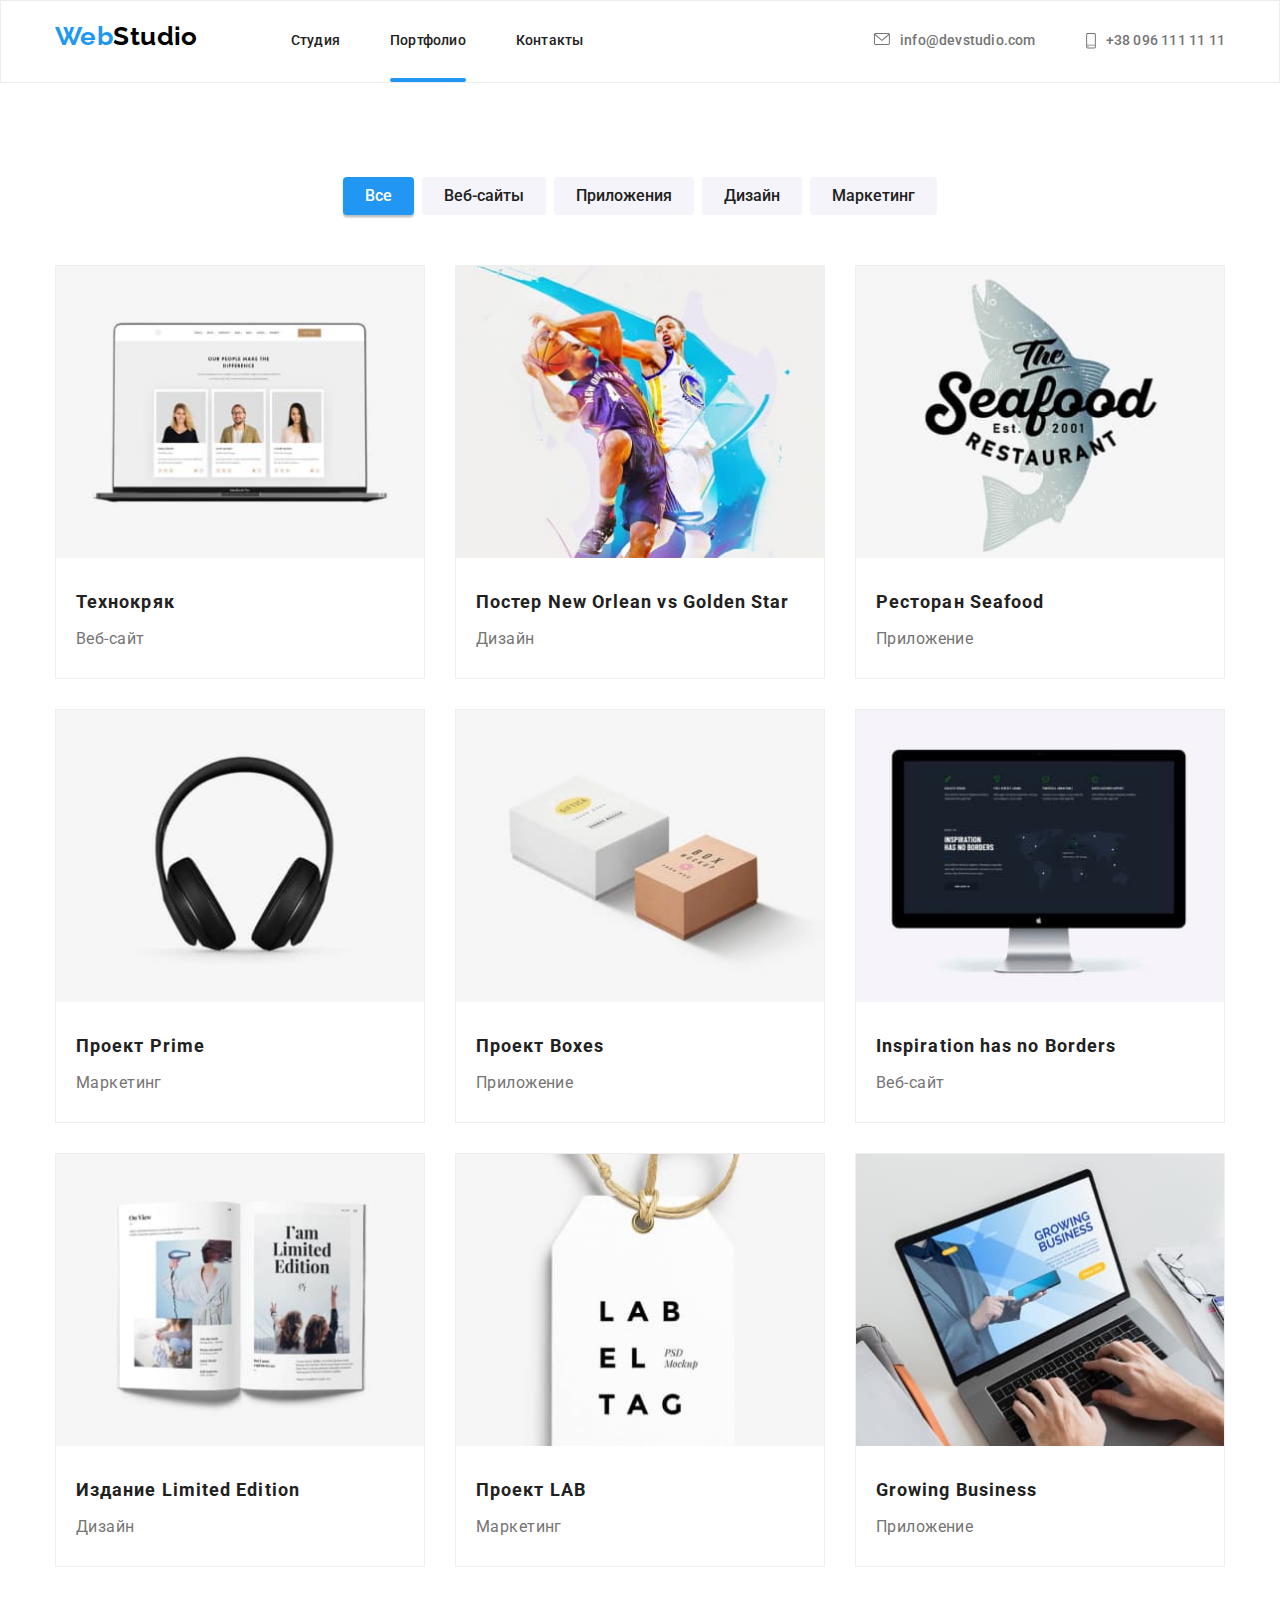
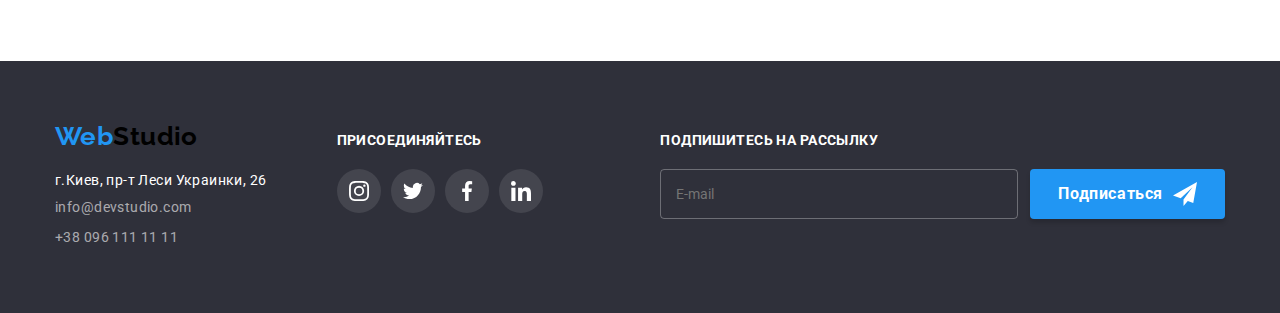
==== commit abc01646: "finish" ====
--- a/portfolio.html
+++ b/portfolio.html
@@ -186,66 +186,66 @@
   </main>
     <!--Футер-->
   <footer class="footer">
-    <div class="container">
+    <div class="container container--baseline">
       <div>
-        <a class="footer-logo" lang="en" href="./index.html"> <span class="logo-part">Web</span>Studio</a>
-        <address>
-          <ul class="footer-list">
-            <li class="item">
-              <a class="footer-adress" href="https://goo.gl/maps/x8rfosM5Hry5HzXB7" target="_blank"
+        <a class="logo logo--indent" lang="en" href="./index.html"> <span class="logo__part">Web</span>Studio</a>
+        <address">
+          <ul class="contact contact--text">
+            <li class="contact__item ">
+              <a class="contact__adress" href="https://goo.gl/maps/x8rfosM5Hry5HzXB7" target="_blank"
                 rel="noopener noreferrer">г.Киев, пр-т Леси Украинки, 26</a>
             </li>
-            <li class="item">
-              <a class="footer-contact" lang="en" href="mailto:info@devstudio.com">info@devstudio.com</a>
+            <li class="contact__item">
+              <a class="contact__email" lang="en" href="mailto:info@devstudio.com">info@devstudio.com</a>
             </li>
-            <li class="item">
-              <a class="footer-contact" href="tel:+380961111111">+38 096 111 11 11</a>
+            <li class="contact__item">
+              <a class="contact__tel" href="tel:+380961111111">+38 096 111 11 11</a>
             </li>
           </ul>
-        </address>
+          </address>
       </div>
-      <div class="footer-social">
-        <p class="social-title">присоединяйтесь</p>
-        <ul class="social-list">
-          <li class="item">
-            <a class="social-link" href="">
-              <svg class="social-icon" height="20" width="20">
+      <div class="footer__social">
+        <p class="footer__title">присоединяйтесь</p>
+        <ul class="social">
+          <li class="social__item">
+            <a class="social__link social__link--style" href="">
+              <svg class="social__icon" height="20" width="20">
                 <use href="./images/icons.svg#iconinstagram"></use>
               </svg>
             </a>
           </li>
-          <li class="item">
-            <a class="social-link" href="">
-              <svg class="social-icon" height="20" width="20">
+          <li class="social__item">
+            <a class="social__link social__link--style social__link--indent" href="">
+              <svg class="social__icon" height="20" width="20">
                 <use href="./images/icons.svg#icontwitter"></use>
               </svg>
             </a>
           </li>
-          <li class="item">
-            <a class="social-link" href="">
-              <svg class="social-icon" height="20" width="20">
+          <li class="social__item">
+            <a class="social__link social__link--style social__link--indent" href="">
+              <svg class="social__icon" height="20" width="20">
                 <use href="./images/icons.svg#iconfacebook"></use>
               </svg>
             </a>
           </li>
-          <li class="item">
-            <a class="social-link" href="">
-              <svg class="social-icon" height="20" width="20">
+          <li class="social__item">
+            <a class="social__link social__link--style social__link--indent" href="">
+              <svg class="social__icon" height="20" width="20">
                 <use href="./images/icons.svg#iconlinkedin"></use>
               </svg>
             </a>
           </li>
         </ul>
       </div>
-      <div class="footer-mailing">
-        <p class="social-title">подпишитесь на рассылку</p>
-        <form class="footer-form">
+      <div class="footer__mailing">
+        <p class="footer__title">подпишитесь на рассылку</p>
+        <form class="footer__form">
           <label for="subscribe">
-            <input class="footer-email" type="email" name="mail" id="subscribe" placeholder="E-mail">
+            <input class="footer__email" type="email" name="mail" id="subscribe" placeholder="E-mail">
           </label>
-          <button class="footer-btn" type="submit">
+          <button class="button footer__button footer__button--color footer__button--text" type="submit">
             Подписаться
-            <svg width="24" height="24">
+            <svg class="footer__icon" width="24" height="24">
               <use href="./images/icons.svg#iconsend"></use>
             </svg>
           </button>
--- a/css/main.min.css
+++ b/css/main.min.css
@@ -1 +1 @@
-/*! modern-normalize v1.1.0 | MIT License | https://github.com/sindresorhus/modern-normalize */*,::before,::after{-webkit-box-sizing:border-box;box-sizing:border-box}html{-moz-tab-size:4;-o-tab-size:4;tab-size:4}html{line-height:1.15;-webkit-text-size-adjust:100%}body{margin:0}body{font-family:system-ui,-apple-system,"Segoe UI",Roboto,Helvetica,Arial,sans-serif,"Apple Color Emoji","Segoe UI Emoji"}hr{height:0;color:inherit}abbr[title]{-webkit-text-decoration:underline dotted;text-decoration:underline dotted}b,strong{font-weight:bolder}code,kbd,samp,pre{font-family:ui-monospace,SFMono-Regular,Consolas,"Liberation Mono",Menlo,monospace;font-size:1em}small{font-size:80%}sub,sup{font-size:75%;line-height:0;position:relative;vertical-align:baseline}sub{bottom:-0.25em}sup{top:-0.5em}table{text-indent:0;border-color:inherit}button,input,optgroup,select,textarea{font-family:inherit;font-size:100%;line-height:1.15;margin:0}button,select{text-transform:none}button,[type=button],[type=reset],[type=submit]{-webkit-appearance:button}::-moz-focus-inner{border-style:none;padding:0}:-moz-focusring{outline:1px dotted ButtonText}:-moz-ui-invalid{box-shadow:none}legend{padding:0}progress{vertical-align:baseline}::-webkit-inner-spin-button,::-webkit-outer-spin-button{height:auto}[type=search]{-webkit-appearance:textfield;outline-offset:-2px}::-webkit-search-decoration{-webkit-appearance:none}::-webkit-file-upload-button{-webkit-appearance:button;font:inherit}summary{display:list-item}body{font-family:"Roboto",sans-serif;font-size:14px;letter-spacing:.03em;color:var(--first-text-color)}html{-webkit-box-sizing:border-box;box-sizing:border-box}*,*::before,*::after{-webkit-box-sizing:inherit;box-sizing:inherit}h1,h2,h3,p,ul{margin-top:0;margin-bottom:0}.container{display:-webkit-box;display:-ms-flexbox;display:flex;width:1200px;margin-left:auto;margin-right:auto;padding-left:15px;padding-right:15px}.container--baseline{-webkit-box-align:baseline;-ms-flex-align:baseline;align-items:baseline}.section{padding:94px 0}.section--bg{background-color:#f5f4fa}.header--border{border:1px solid #ececec}.logo{display:block;padding-left:50px;font-family:"Raleway",sans-serif;font-weight:700;font-size:26px;line-height:1.2;text-decoration:none;color:#000}.logo__part{color:#2196f3}.nav__list{display:-webkit-box;display:-ms-flexbox;display:flex;margin-left:93px;padding:0;list-style:none;color:#212121}.nav__item+.nav__item{margin-left:50px}.nav__link{position:relative;display:block;padding-top:32px;padding-bottom:33px;font-weight:500;line-height:1.14;letter-spacing:.2px;text-decoration:none;color:#212121;-webkit-transition:color 250ms cubic-bezier(0.4, 0, 0.2, 1);transition:color 250ms cubic-bezier(0.4, 0, 0.2, 1)}.nav__link--current::after{position:absolute;left:0;bottom:0;display:block;content:"";height:4px;width:100%;border-radius:2px;background-color:#2196f3}.nav__link:hover,.nav__link:focus{color:#2196f3}.contact{padding:0;list-style:none}.contact--style{display:-webkit-box;display:-ms-flexbox;display:flex;margin-left:auto;font-weight:500;line-height:1.14;letter-spacing:.2px}.contact--style .contact__item+.contact__item{margin-left:50px}.contact__link{text-decoration:none;color:#757575;-webkit-transition:color 250ms cubic-bezier(0.4, 0, 0.2, 1);transition:color 250ms cubic-bezier(0.4, 0, 0.2, 1)}.contact__link:hover,.contact__link:focus{color:#2196f3}.contact__link--indent{padding:30px 0}.contact__icon{margin-right:10px;fill:currentColor}.contact__item--text{font-style:normal;line-height:1.71;color:rgba(255,255,255,.6)}.contact__adress{color:#fff}.hero--bg{background-color:#c4c4c4}.hero--position{margin-left:auto;margin-right:auto}.hero--overlay{max-width:1600px;height:600px;background-image:-webkit-gradient(linear, left top, right top, from(rgba(47, 48, 58, 0.4)), to(rgba(47, 48, 58, 0.4))),url(../images/Img-hero.jpg);background-image:linear-gradient(to right, rgba(47, 48, 58, 0.4), rgba(47, 48, 58, 0.4)),url(../images/Img-hero.jpg);background-position:center;background-size:cover;background-repeat:no-repeat}.hero__content{padding:200px 0;text-align:center}.hero__title{max-width:650px}.hero__title--position{margin:0 auto;margin-bottom:30px}.hero__title--color{color:#fff}.hero__title--text{font-weight:900;font-size:44px;line-height:1.36;letter-spacing:.06em;text-transform:uppercase}.hero__button{padding:10px 31px}.hero__button--text{font-family:inherit;font-weight:700;font-size:16px;line-height:1.87;letter-spacing:.06em}.hero__button--color{color:#fff;background-color:#2196f3}.hero__button--color:hover,.hero__button--color:focus{background-color:#188ce8}.work{display:block}.work__title{margin-bottom:50px;font-weight:700;font-size:36px;line-height:1.16;text-align:center;color:#212121}.work__list{display:-webkit-box;display:-ms-flexbox;display:flex;padding:0;list-style:none}.work__item{position:relative}.work__list .work__item+.work__item{margin-left:30px}.work__text{position:absolute;left:0;bottom:0;display:-webkit-box;display:-ms-flexbox;display:flex;width:100%;height:70px;-webkit-box-pack:center;-ms-flex-pack:center;justify-content:center;-webkit-box-align:center;-ms-flex-align:center;align-items:center;font-weight:700;font-size:14px;line-height:16px;text-transform:uppercase;color:#fff;background-color:rgba(47,48,58,.8)}.team{display:block}.team__title{margin-bottom:50px;font-weight:700;font-size:36px;line-height:1.16;text-align:center;color:#212121}.team__list{padding:0;display:-webkit-box;display:-ms-flexbox;display:flex;list-style:none}.team__item{width:270px;margin-right:30px;background-color:#fff;border-radius:0px 0px 4px 4px;-webkit-box-shadow:0px 1px 3px rgba(0,0,0,.12),0px 1px 1px rgba(0,0,0,.14),0px 2px 1px rgba(0,0,0,.2);box-shadow:0px 1px 3px rgba(0,0,0,.12),0px 1px 1px rgba(0,0,0,.14),0px 2px 1px rgba(0,0,0,.2)}.team__card{padding-top:30px;padding-bottom:30px}.team__name{margin-bottom:10px;font-weight:500;font-size:16px;line-height:1.19;text-align:center;color:#212121}.team__position{margin-bottom:16px;font-size:16px;line-height:1.19;text-align:center}.social{display:-webkit-box;display:-ms-flexbox;display:flex;-webkit-box-pack:center;-ms-flex-pack:center;justify-content:center;list-style:none;padding:0}.social__link{display:-webkit-box;display:-ms-flexbox;display:flex;-webkit-box-pack:center;-ms-flex-pack:center;justify-content:center;-webkit-box-align:center;-ms-flex-align:center;align-items:center;padding:0;border:0;width:44px;height:44px;cursor:pointer;border-radius:50%;-webkit-transition:color 250ms cubic-bezier(0.4, 0, 0.2, 1),background-color 250ms cubic-bezier(0.4, 0, 0.2, 1);transition:color 250ms cubic-bezier(0.4, 0, 0.2, 1),background-color 250ms cubic-bezier(0.4, 0, 0.2, 1)}.social__link--color{color:#afb1b8}.social__link--color:hover,.social__link--colorfocus{color:#fff;background-color:#2196f3}.social__icon{fill:currentColor;height:20px;width:20px}.clients{display:block;margin-left:auto;margin-right:auto}.clients__title{margin-bottom:50px;font-weight:700;font-size:36px;line-height:1.17;text-align:center;color:#212121}.clients__list{display:-webkit-box;display:-ms-flexbox;display:flex;-webkit-box-align:center;-ms-flex-align:center;align-items:center;list-style:none}.clients__list .clients__item+.clients__item{margin-left:30px}.clients__link{display:-webkit-box;display:-ms-flexbox;display:flex;-webkit-box-pack:center;-ms-flex-pack:center;justify-content:center;-webkit-box-align:center;-ms-flex-align:center;align-items:center;height:92px;width:170px;color:#afb1b8;border:1px solid #afb1b8;-webkit-transition:color 250ms cubic-bezier(0.4, 0, 0.2, 1),border 250ms cubic-bezier(0.4, 0, 0.2, 1);transition:color 250ms cubic-bezier(0.4, 0, 0.2, 1),border 250ms cubic-bezier(0.4, 0, 0.2, 1);border-radius:4px}.clients__link:hover,.clients__link:focus{color:#188ce8;border-color:#2196f3}.clients__icon{fill:currentColor}.footer{display:-webkit-box;display:-ms-flexbox;display:flex;padding-bottom:60px;padding-top:60px;height:252px;color:#fff;background-color:#2f303a}.footer__button{display:-webkit-box;display:-ms-flexbox;display:flex;-webkit-box-pack:center;-ms-flex-pack:center;justify-content:center;-webkit-box-align:center;-ms-flex-align:center;align-items:center;-webkit-box-shadow:0px 4px 4px rgba(0,0,0,.15);box-shadow:0px 4px 4px rgba(0,0,0,.15)}.footer__button--color{color:#fff;background-color:#2196f3}.footer__button--text{font-weight:700;font-size:16px;line-height:1.87;-webkit-box-pack:center;-ms-flex-pack:center;justify-content:center;-webkit-box-align:center;-ms-flex-align:center;align-items:center;letter-spacing:.6px}.modal{position:fixed;top:0;left:0;width:100%;height:100%;background-color:rgba(0,0,0,.2);opacity:1;-webkit-transition:opacity 250ms cubic-bezier(0.4, 0, 0.2, 1);transition:opacity 250ms cubic-bezier(0.4, 0, 0.2, 1)}.modal--hidden{opacity:0;pointer-events:none}.modal--hidden .modal__page{-webkit-transform:translate(-50%, -50%) scale(0.25);transform:translate(-50%, -50%) scale(0.25)}.modal__btn{position:absolute;right:0;top:0;display:-webkit-box;display:-ms-flexbox;display:flex;margin-top:8px;margin-right:8px;margin-left:auto;height:30px;width:30px;-webkit-box-pack:center;-ms-flex-pack:center;justify-content:center;-webkit-box-align:center;-ms-flex-align:center;align-items:center;cursor:pointer;background-color:#fff;color:#000;border:1px solid rgba(0,0,0,.1);border-radius:50%;-webkit-transition:fill 250ms cubic-bezier(0.4, 0, 0.2, 1);transition:fill 250ms cubic-bezier(0.4, 0, 0.2, 1)}.modal__btn:hover,.modal__btn:focus{fill:#2196f3}.modal__page{position:absolute;top:50%;left:50%;display:-webkit-box;display:-ms-flexbox;display:flex;-webkit-box-orient:vertical;-webkit-box-direction:normal;-ms-flex-direction:column;flex-direction:column;-webkit-transform:translate(-50%, -50%) scale(1);transform:translate(-50%, -50%) scale(1);height:581px;width:528px;border-radius:4px;-webkit-box-shadow:0px 1px 3px rgba(0,0,0,.12),0px 1px 1px rgba(0,0,0,.14),0px 2px 1px rgba(0,0,0,.2);box-shadow:0px 1px 3px rgba(0,0,0,.12),0px 1px 1px rgba(0,0,0,.14),0px 2px 1px rgba(0,0,0,.2);background-color:#fff;-webkit-transition:-webkit-transform 250ms cubic-bezier(0.4, 0, 0.2, 1);transition:-webkit-transform 250ms cubic-bezier(0.4, 0, 0.2, 1);transition:transform 250ms cubic-bezier(0.4, 0, 0.2, 1);transition:transform 250ms cubic-bezier(0.4, 0, 0.2, 1), -webkit-transform 250ms cubic-bezier(0.4, 0, 0.2, 1)}.modal__content{margin:40px 40px}.modal__title{display:-webkit-box;display:-ms-flexbox;display:flex;margin-bottom:12px;font-weight:700;font-size:20px;line-height:1.15;-webkit-box-pack:center;-ms-flex-pack:center;justify-content:center;color:#212121}.modal__label{position:relative;display:-webkit-box;display:-ms-flexbox;display:flex;-webkit-box-orient:vertical;-webkit-box-direction:normal;-ms-flex-direction:column;flex-direction:column;margin-top:10px;margin-bottom:4px;font-size:12px;line-height:14px;letter-spacing:.1px;color:#212121}.modal__input{margin-top:4px;padding-left:42px;width:448px;height:40px;border:1px solid rgba(33,33,33,.2);outline:0;border-radius:4px;-webkit-transition:border 250ms cubic-bezier(0.4, 0, 0.2, 1);transition:border 250ms cubic-bezier(0.4, 0, 0.2, 1)}.modal__input:focus-within{border:1px solid #2196f3}.modal__icon{position:absolute;left:12px;top:50%;fill:currentColor;-webkit-transition:color 250ms cubic-bezier(0.4, 0, 0.2, 1);transition:color 250ms cubic-bezier(0.4, 0, 0.2, 1)}.modal__input:focus-within+.modal__icon{color:#2196f3}.modal__textarea{padding:12px 16px;height:120px;width:448px;margin-top:4px;margin-bottom:20px;border:1px solid rgba(33,33,33,.2);outline:0;border-radius:4px;resize:none;-webkit-transition:border 250ms cubic-bezier(0.4, 0, 0.2, 1);transition:border 250ms cubic-bezier(0.4, 0, 0.2, 1)}.modal__textarea:focus-within{border-color:#2196f3}.modal__checkbox{display:-webkit-box;display:-ms-flexbox;display:flex;width:auto;-webkit-box-pack:center;-ms-flex-pack:center;justify-content:center;-webkit-box-align:center;-ms-flex-align:center;align-items:center;line-height:1.71;margin-bottom:30px;margin-top:20px}.modal__policy{position:absolute;width:1px;height:1px;margin:-1px;border:0;padding:0;clip:rect(0 0 0 0);overflow:hidden}.modal__policy:checked+.modal__accept{border-color:#2196f3;background-image:url(../images/check.svg);background-size:contain;background-color:#2196f3;background-origin:border-box}.modal__accept{display:inline-block;margin-right:8px;height:15px;width:16px;border:2px solid #212121;border-radius:4px;-webkit-transition:background-color 250ms cubic-bezier(0.4, 0, 0.2, 1),border-color 250ms cubic-bezier(0.4, 0, 0.2, 1);transition:background-color 250ms cubic-bezier(0.4, 0, 0.2, 1),border-color 250ms cubic-bezier(0.4, 0, 0.2, 1)}.modal__contract{margin-left:4px;color:#2196f3}.modal__button{display:block;padding:10px 55px;-webkit-transition:background-color 250ms cubic-bezier(0.4, 0, 0.2, 1);transition:background-color 250ms cubic-bezier(0.4, 0, 0.2, 1)}.modal__button--color{-webkit-box-shadow:0px 4px 4px rgba(0,0,0,.15);box-shadow:0px 4px 4px rgba(0,0,0,.15);color:#fff;background-color:#2196f3}.modal__button--color:hover,.modal__button--colorfocus{background-color:#188ce8}.modal__button--text{font-weight:700;font-size:16px;line-height:1.87;letter-spacing:.6px}.modal__button--position{margin-left:auto;margin-right:auto}.portfolio{display:-webkit-box;display:-ms-flexbox;display:flex;-webkit-box-orient:vertical;-webkit-box-direction:normal;-ms-flex-direction:column;flex-direction:column;-webkit-box-pack:center;-ms-flex-pack:center;justify-content:center}.portfolio__list{margin-bottom:50px;padding:0;display:-webkit-box;display:-ms-flexbox;display:flex;-webkit-box-pack:center;-ms-flex-pack:center;justify-content:center;list-style:none}.portfolio__list .portfolio__item+.portfolio__item{margin-left:8px}.portfolio__button{padding:6px 22px;font-family:inherit;font-weight:500;font-size:16px;line-height:1.62;-webkit-transition:color 250ms cubic-bezier(0.4, 0, 0.2, 1),background-color 250ms cubic-bezier(0.4, 0, 0.2, 1),-webkit-box-shadow 250ms cubic-bezier(0.4, 0, 0.2, 1);transition:color 250ms cubic-bezier(0.4, 0, 0.2, 1),background-color 250ms cubic-bezier(0.4, 0, 0.2, 1),-webkit-box-shadow 250ms cubic-bezier(0.4, 0, 0.2, 1);transition:color 250ms cubic-bezier(0.4, 0, 0.2, 1),background-color 250ms cubic-bezier(0.4, 0, 0.2, 1),box-shadow 250ms cubic-bezier(0.4, 0, 0.2, 1);transition:color 250ms cubic-bezier(0.4, 0, 0.2, 1),background-color 250ms cubic-bezier(0.4, 0, 0.2, 1),box-shadow 250ms cubic-bezier(0.4, 0, 0.2, 1),-webkit-box-shadow 250ms cubic-bezier(0.4, 0, 0.2, 1)}.portfolio__button:hover,.portfolio__button:focus{background-color:#2196f3;color:#fff;-webkit-box-shadow:0px 3px 1px rgba(0,0,0,.1),0px 1px 2px rgba(0,0,0,.08),0px 2px 2px rgba(0,0,0,.12);box-shadow:0px 3px 1px rgba(0,0,0,.1),0px 1px 2px rgba(0,0,0,.08),0px 2px 2px rgba(0,0,0,.12)}.portfolio__button--color{color:#212121;background-color:#f5f4fa}.portfolio__button--current{color:#fff;background-color:#2196f3;-webkit-box-shadow:0px 3px 1px rgba(0,0,0,.1),0px 1px 2px rgba(0,0,0,.08),0px 2px 2px rgba(0,0,0,.12);box-shadow:0px 3px 1px rgba(0,0,0,.1),0px 1px 2px rgba(0,0,0,.08),0px 2px 2px rgba(0,0,0,.12)}.portfolio__card{padding:24px 20px;overflow:hidden}.project{padding:0;margin:-15px;display:-webkit-box;display:-ms-flexbox;display:flex;-ms-flex-wrap:wrap;flex-wrap:wrap}.project__item{margin:15px;width:370px;border:1px solid #eee;list-style:none;cursor:pointer;-webkit-transition:-webkit-box-shadow 250ms cubic-bezier(0.4, 0, 0.2, 1);transition:-webkit-box-shadow 250ms cubic-bezier(0.4, 0, 0.2, 1);transition:box-shadow 250ms cubic-bezier(0.4, 0, 0.2, 1);transition:box-shadow 250ms cubic-bezier(0.4, 0, 0.2, 1), -webkit-box-shadow 250ms cubic-bezier(0.4, 0, 0.2, 1)}.project__item:hover,.project__item:focus{-webkit-box-shadow:0px 1px 1px rgba(0,0,0,.12),0px 4px 4px rgba(0,0,0,.06),1px 4px 6px rgba(0,0,0,.16);box-shadow:0px 1px 1px rgba(0,0,0,.12),0px 4px 4px rgba(0,0,0,.06),1px 4px 6px rgba(0,0,0,.16)}.project__img{position:relative;overflow:hidden}.project__img>img{width:100%;-o-object-fit:contain;object-fit:contain;-o-object-position:top right;object-position:top right;display:block}.project__info{position:absolute;pointer-events:none;top:0;left:0;height:294px;width:100%;padding:63px 24px;font-size:18px;line-height:1.56;color:#fff;opacity:0;background-color:rgba(33,150,243,.9);-webkit-transform:translateY(100%);transform:translateY(100%);-webkit-transition:opacity 250ms cubic-bezier(0.4, 0, 0.2, 1),-webkit-transform 250ms cubic-bezier(0.4, 0, 0.2, 1);transition:opacity 250ms cubic-bezier(0.4, 0, 0.2, 1),-webkit-transform 250ms cubic-bezier(0.4, 0, 0.2, 1);transition:transform 250ms cubic-bezier(0.4, 0, 0.2, 1),opacity 250ms cubic-bezier(0.4, 0, 0.2, 1);transition:transform 250ms cubic-bezier(0.4, 0, 0.2, 1),opacity 250ms cubic-bezier(0.4, 0, 0.2, 1),-webkit-transform 250ms cubic-bezier(0.4, 0, 0.2, 1)}.project__item:hover .project__info{opacity:1;-webkit-transform:translateY(calc(100% - 294px));transform:translateY(calc(100% - 294px))}.project__name{margin-bottom:4px;font-weight:700;font-size:18px;line-height:2;letter-spacing:.06em;color:#212121}.project__type{font-size:16px;line-height:1.87;color:#757575}.button{max-height:50px;max-width:200px;border:0;border-radius:4px;cursor:pointer;-webkit-transition:background-color 250ms cubic-bezier(0.4, 0, 0.2, 1);transition:background-color 250ms cubic-bezier(0.4, 0, 0.2, 1)}/*# sourceMappingURL=main.min.css.map */+/*! modern-normalize v1.1.0 | MIT License | https://github.com/sindresorhus/modern-normalize */*,::before,::after{-webkit-box-sizing:border-box;box-sizing:border-box}html{-moz-tab-size:4;-o-tab-size:4;tab-size:4}html{line-height:1.15;-webkit-text-size-adjust:100%}body{margin:0}body{font-family:system-ui,-apple-system,"Segoe UI",Roboto,Helvetica,Arial,sans-serif,"Apple Color Emoji","Segoe UI Emoji"}hr{height:0;color:inherit}abbr[title]{-webkit-text-decoration:underline dotted;text-decoration:underline dotted}b,strong{font-weight:bolder}code,kbd,samp,pre{font-family:ui-monospace,SFMono-Regular,Consolas,"Liberation Mono",Menlo,monospace;font-size:1em}small{font-size:80%}sub,sup{font-size:75%;line-height:0;position:relative;vertical-align:baseline}sub{bottom:-0.25em}sup{top:-0.5em}table{text-indent:0;border-color:inherit}button,input,optgroup,select,textarea{font-family:inherit;font-size:100%;line-height:1.15;margin:0}button,select{text-transform:none}button,[type=button],[type=reset],[type=submit]{-webkit-appearance:button}::-moz-focus-inner{border-style:none;padding:0}:-moz-focusring{outline:1px dotted ButtonText}:-moz-ui-invalid{box-shadow:none}legend{padding:0}progress{vertical-align:baseline}::-webkit-inner-spin-button,::-webkit-outer-spin-button{height:auto}[type=search]{-webkit-appearance:textfield;outline-offset:-2px}::-webkit-search-decoration{-webkit-appearance:none}::-webkit-file-upload-button{-webkit-appearance:button;font:inherit}summary{display:list-item}body{font-family:"Roboto",sans-serif;font-size:14px;letter-spacing:.03em;color:var(--first-text-color)}html{-webkit-box-sizing:border-box;box-sizing:border-box}*,*::before,*::after{-webkit-box-sizing:inherit;box-sizing:inherit}h1,h2,h3,p,ul{margin-top:0;margin-bottom:0}.container{display:-webkit-box;display:-ms-flexbox;display:flex;width:1200px;margin-left:auto;margin-right:auto;padding-left:15px;padding-right:15px}.container--baseline{-webkit-box-align:baseline;-ms-flex-align:baseline;align-items:baseline}.section{padding:94px 0}.section--bg{background-color:#f5f4fa}.header--border{border:1px solid #ececec}.logo{display:block;font-family:"Raleway",sans-serif;font-weight:700;font-size:26px;line-height:1.2;text-decoration:none;color:#000}.logo__part{color:#2196f3}.logo--indent{margin-bottom:20px}.nav__list{display:-webkit-box;display:-ms-flexbox;display:flex;margin-left:93px;padding:0;list-style:none;color:#212121}.nav__item+.nav__item{margin-left:50px}.nav__link{position:relative;display:block;padding-top:32px;padding-bottom:33px;font-weight:500;line-height:1.14;letter-spacing:.2px;text-decoration:none;color:#212121;-webkit-transition:color 250ms cubic-bezier(0.4, 0, 0.2, 1);transition:color 250ms cubic-bezier(0.4, 0, 0.2, 1)}.nav__link--current::after{position:absolute;left:0;bottom:0;display:block;content:"";height:4px;width:100%;border-radius:2px;background-color:#2196f3}.nav__link:hover,.nav__link:focus{color:#2196f3}.contact{padding:0;list-style:none}.contact--style{display:-webkit-box;display:-ms-flexbox;display:flex;-webkit-box-align:center;-ms-flex-align:center;align-items:center;margin-left:auto;font-weight:500;line-height:1.14;letter-spacing:.2px}.contact--style .contact__item+.contact__item{margin-left:50px}.contact__link{display:-webkit-box;display:-ms-flexbox;display:flex;text-decoration:none;color:#757575;-webkit-transition:color 250ms cubic-bezier(0.4, 0, 0.2, 1);transition:color 250ms cubic-bezier(0.4, 0, 0.2, 1)}.contact__link:hover,.contact__link:focus{color:#2196f3}.contact__link--indent{padding:30px 0}.contact__icon{margin-right:10px;fill:currentColor}.contact__item{-webkit-box-pack:center;-ms-flex-pack:center;justify-content:center;-webkit-box-align:center;-ms-flex-align:center;align-items:center}.contact__item--text{font-style:normal;line-height:1.71;color:rgba(255,255,255,.6)}.contact--text .contact__item+.contact__item{margin-top:9px}.contact__adress{text-decoration:none;color:#fff}.contact__email{line-height:1.5;text-decoration:none;color:rgba(255,255,255,.6)}.contact__email:hover,.contact__email:focus{color:#2196f3}.contact__tel{line-height:1.5;text-decoration:none;color:rgba(255,255,255,.6)}.contact__tel:hover,.contact__tel:focus{color:#2196f3}.hero--bg{background-color:#c4c4c4}.hero--position{margin-left:auto;margin-right:auto}.hero--overlay{max-width:1600px;height:600px;background-image:-webkit-gradient(linear, left top, right top, from(rgba(47, 48, 58, 0.4)), to(rgba(47, 48, 58, 0.4))),url(../images/Img-hero.jpg);background-image:linear-gradient(to right, rgba(47, 48, 58, 0.4), rgba(47, 48, 58, 0.4)),url(../images/Img-hero.jpg);background-position:center;background-size:cover;background-repeat:no-repeat}.hero__content{padding:200px 0;text-align:center}.hero__title{max-width:650px}.hero__title--position{margin:0 auto;margin-bottom:30px}.hero__title--color{color:#fff}.hero__title--text{font-weight:900;font-size:44px;line-height:1.36;letter-spacing:.06em;text-transform:uppercase}.hero__button{padding:10px 31px}.hero__button--text{font-family:inherit;font-weight:700;font-size:16px;line-height:1.87;letter-spacing:.06em}.hero__button--color{color:#fff;background-color:#2196f3}.hero__button--color:hover,.hero__button--color:focus{background-color:#188ce8}.peculiarities__header{color:rgba(0,0,0,0)}.peculiarities__list{padding:0;display:-webkit-box;display:-ms-flexbox;display:flex;list-style:none}.peculiarities__list .peculiarities__item+.peculiarities__item{margin-left:30px}.peculiarities__pic{display:-webkit-box;display:-ms-flexbox;display:flex;-webkit-box-pack:center;-ms-flex-pack:center;justify-content:center;-webkit-box-align:center;-ms-flex-align:center;align-items:center;margin-bottom:30px;border:0;width:270px;height:120px;border-radius:4px;background-color:#f5f4fa}.peculiarities__icon{height:70px;width:70px}.peculiarities__title{margin-bottom:10px;font-weight:700;line-height:1.14;letter-spacing:.02em;text-transform:uppercase}.peculiarities__text{line-height:1.71;color:#757575}.work{display:block}.work__title{margin-bottom:50px;font-weight:700;font-size:36px;line-height:1.16;text-align:center;color:#212121}.work__list{display:-webkit-box;display:-ms-flexbox;display:flex;padding:0;list-style:none}.work__item{position:relative}.work__list .work__item+.work__item{margin-left:30px}.work__text{position:absolute;left:0;bottom:0;display:-webkit-box;display:-ms-flexbox;display:flex;width:100%;height:70px;-webkit-box-pack:center;-ms-flex-pack:center;justify-content:center;-webkit-box-align:center;-ms-flex-align:center;align-items:center;font-weight:700;font-size:14px;line-height:16px;text-transform:uppercase;color:#fff;background-color:rgba(47,48,58,.8)}.team{display:block}.team__title{margin-bottom:50px;font-weight:700;font-size:36px;line-height:1.16;text-align:center;color:#212121}.team__list{padding:0;display:-webkit-box;display:-ms-flexbox;display:flex;list-style:none}.team__item{width:270px;margin-right:30px;background-color:#fff;border-radius:0px 0px 4px 4px;-webkit-box-shadow:0px 1px 3px rgba(0,0,0,.12),0px 1px 1px rgba(0,0,0,.14),0px 2px 1px rgba(0,0,0,.2);box-shadow:0px 1px 3px rgba(0,0,0,.12),0px 1px 1px rgba(0,0,0,.14),0px 2px 1px rgba(0,0,0,.2)}.team__card{padding-top:30px;padding-bottom:30px}.team__name{margin-bottom:10px;font-weight:500;font-size:16px;line-height:1.19;text-align:center;color:#212121}.team__position{margin-bottom:16px;font-size:16px;line-height:1.19;text-align:center}.social{display:-webkit-box;display:-ms-flexbox;display:flex;-webkit-box-pack:center;-ms-flex-pack:center;justify-content:center;list-style:none;padding:0}.social__link{display:-webkit-box;display:-ms-flexbox;display:flex;-webkit-box-pack:center;-ms-flex-pack:center;justify-content:center;-webkit-box-align:center;-ms-flex-align:center;align-items:center;padding:0;border:0;width:44px;height:44px;cursor:pointer;border-radius:50%;-webkit-transition:color 250ms cubic-bezier(0.4, 0, 0.2, 1),background-color 250ms cubic-bezier(0.4, 0, 0.2, 1);transition:color 250ms cubic-bezier(0.4, 0, 0.2, 1),background-color 250ms cubic-bezier(0.4, 0, 0.2, 1)}.social__link--color{color:#afb1b8}.social__link--color:hover,.social__link--colorfocus{color:#fff;background-color:#2196f3}.social__link--indent{margin-left:10px}.social__link--style{color:#fff;background-color:rgba(255,255,255,.1)}.social__link--style:hover,.social__link--style:focus{background-color:#2196f3}.social__icon{fill:currentColor;height:20px;width:20px}.clients{display:block;margin-left:auto;margin-right:auto}.clients__title{margin-bottom:50px;font-weight:700;font-size:36px;line-height:1.17;text-align:center;color:#212121}.clients__list{display:-webkit-box;display:-ms-flexbox;display:flex;-webkit-box-align:center;-ms-flex-align:center;align-items:center;list-style:none}.clients__list .clients__item+.clients__item{margin-left:30px}.clients__link{display:-webkit-box;display:-ms-flexbox;display:flex;-webkit-box-pack:center;-ms-flex-pack:center;justify-content:center;-webkit-box-align:center;-ms-flex-align:center;align-items:center;height:92px;width:170px;color:#afb1b8;border:1px solid #afb1b8;-webkit-transition:color 250ms cubic-bezier(0.4, 0, 0.2, 1),border 250ms cubic-bezier(0.4, 0, 0.2, 1);transition:color 250ms cubic-bezier(0.4, 0, 0.2, 1),border 250ms cubic-bezier(0.4, 0, 0.2, 1);border-radius:4px}.clients__link:hover,.clients__link:focus{color:#188ce8;border-color:#2196f3}.clients__icon{fill:currentColor}.footer{display:-webkit-box;display:-ms-flexbox;display:flex;padding-bottom:60px;padding-top:60px;height:252px;color:#fff;background-color:#2f303a}.footer__button{display:-webkit-box;display:-ms-flexbox;display:flex;-webkit-box-pack:center;-ms-flex-pack:center;justify-content:center;-webkit-box-align:center;-ms-flex-align:center;align-items:center;padding:10px 28px;-webkit-box-shadow:0px 4px 4px rgba(0,0,0,.15);box-shadow:0px 4px 4px rgba(0,0,0,.15)}.footer__button--color{color:#fff;background-color:#2196f3}.footer__button--text{font-weight:700;font-size:16px;line-height:1.87;-webkit-box-pack:center;-ms-flex-pack:center;justify-content:center;-webkit-box-align:center;-ms-flex-align:center;align-items:center;letter-spacing:.6px}.footer__icon{margin-left:10px;fill:currentColor}.footer__social{margin-left:70px}.footer__mailing{margin-left:auto}.footer__title{margin-bottom:20px;font-weight:700;line-height:1.14;text-transform:uppercase}.footer__form{display:-webkit-box;display:-ms-flexbox;display:flex}.footer__email{width:358px;padding:16px 15px;margin-right:12px;outline:0;color:#fff;border:1px solid rgba(255,255,255,.3);border-radius:4px;background:0}.modal{position:fixed;top:0;left:0;width:100%;height:100%;background-color:rgba(0,0,0,.2);opacity:1;-webkit-transition:opacity 250ms cubic-bezier(0.4, 0, 0.2, 1);transition:opacity 250ms cubic-bezier(0.4, 0, 0.2, 1)}.modal--hidden{opacity:0;pointer-events:none}.modal--hidden .modal__page{-webkit-transform:translate(-50%, -50%) scale(0.25);transform:translate(-50%, -50%) scale(0.25)}.modal__btn{position:absolute;right:0;top:0;display:-webkit-box;display:-ms-flexbox;display:flex;margin-top:8px;margin-right:8px;margin-left:auto;height:30px;width:30px;-webkit-box-pack:center;-ms-flex-pack:center;justify-content:center;-webkit-box-align:center;-ms-flex-align:center;align-items:center;cursor:pointer;background-color:#fff;color:#000;border:1px solid rgba(0,0,0,.1);border-radius:50%;-webkit-transition:fill 250ms cubic-bezier(0.4, 0, 0.2, 1);transition:fill 250ms cubic-bezier(0.4, 0, 0.2, 1)}.modal__btn:hover,.modal__btn:focus{fill:#2196f3}.modal__page{position:absolute;top:50%;left:50%;display:-webkit-box;display:-ms-flexbox;display:flex;-webkit-box-orient:vertical;-webkit-box-direction:normal;-ms-flex-direction:column;flex-direction:column;-webkit-transform:translate(-50%, -50%) scale(1);transform:translate(-50%, -50%) scale(1);height:581px;width:528px;border-radius:4px;-webkit-box-shadow:0px 1px 3px rgba(0,0,0,.12),0px 1px 1px rgba(0,0,0,.14),0px 2px 1px rgba(0,0,0,.2);box-shadow:0px 1px 3px rgba(0,0,0,.12),0px 1px 1px rgba(0,0,0,.14),0px 2px 1px rgba(0,0,0,.2);background-color:#fff;-webkit-transition:-webkit-transform 250ms cubic-bezier(0.4, 0, 0.2, 1);transition:-webkit-transform 250ms cubic-bezier(0.4, 0, 0.2, 1);transition:transform 250ms cubic-bezier(0.4, 0, 0.2, 1);transition:transform 250ms cubic-bezier(0.4, 0, 0.2, 1), -webkit-transform 250ms cubic-bezier(0.4, 0, 0.2, 1)}.modal__content{margin:40px 40px}.modal__title{display:-webkit-box;display:-ms-flexbox;display:flex;margin-bottom:12px;font-weight:700;font-size:20px;line-height:1.15;-webkit-box-pack:center;-ms-flex-pack:center;justify-content:center;color:#212121}.modal__label{position:relative;display:-webkit-box;display:-ms-flexbox;display:flex;-webkit-box-orient:vertical;-webkit-box-direction:normal;-ms-flex-direction:column;flex-direction:column;margin-top:10px;margin-bottom:4px;font-size:12px;line-height:14px;letter-spacing:.1px;color:#212121}.modal__input{margin-top:4px;padding-left:42px;width:448px;height:40px;border:1px solid rgba(33,33,33,.2);outline:0;border-radius:4px;-webkit-transition:border 250ms cubic-bezier(0.4, 0, 0.2, 1);transition:border 250ms cubic-bezier(0.4, 0, 0.2, 1)}.modal__input:focus-within{border:1px solid #2196f3}.modal__icon{position:absolute;left:12px;top:50%;fill:currentColor;-webkit-transition:color 250ms cubic-bezier(0.4, 0, 0.2, 1);transition:color 250ms cubic-bezier(0.4, 0, 0.2, 1)}.modal__input:focus-within+.modal__icon{color:#2196f3}.modal__textarea{padding:12px 16px;height:120px;width:448px;margin-top:4px;margin-bottom:20px;border:1px solid rgba(33,33,33,.2);outline:0;border-radius:4px;resize:none;-webkit-transition:border 250ms cubic-bezier(0.4, 0, 0.2, 1);transition:border 250ms cubic-bezier(0.4, 0, 0.2, 1)}.modal__textarea:focus-within{border-color:#2196f3}.modal__checkbox{display:-webkit-box;display:-ms-flexbox;display:flex;width:auto;-webkit-box-pack:center;-ms-flex-pack:center;justify-content:center;-webkit-box-align:center;-ms-flex-align:center;align-items:center;line-height:1.71;margin-bottom:30px;margin-top:20px}.modal__policy{position:absolute;width:1px;height:1px;margin:-1px;border:0;padding:0;clip:rect(0 0 0 0);overflow:hidden}.modal__policy:checked+.modal__accept{border-color:#2196f3;background-image:url(../images/check.svg);background-size:contain;background-color:#2196f3;background-origin:border-box}.modal__accept{display:inline-block;margin-right:8px;height:15px;width:16px;border:2px solid #212121;border-radius:4px;-webkit-transition:background-color 250ms cubic-bezier(0.4, 0, 0.2, 1),border-color 250ms cubic-bezier(0.4, 0, 0.2, 1);transition:background-color 250ms cubic-bezier(0.4, 0, 0.2, 1),border-color 250ms cubic-bezier(0.4, 0, 0.2, 1)}.modal__contract{margin-left:4px;color:#2196f3}.modal__button{display:block;padding:10px 55px;-webkit-transition:background-color 250ms cubic-bezier(0.4, 0, 0.2, 1);transition:background-color 250ms cubic-bezier(0.4, 0, 0.2, 1)}.modal__button--color{-webkit-box-shadow:0px 4px 4px rgba(0,0,0,.15);box-shadow:0px 4px 4px rgba(0,0,0,.15);color:#fff;background-color:#2196f3}.modal__button--color:hover,.modal__button--colorfocus{background-color:#188ce8}.modal__button--text{font-weight:700;font-size:16px;line-height:1.87;letter-spacing:.6px}.modal__button--position{margin-left:auto;margin-right:auto}.portfolio{display:-webkit-box;display:-ms-flexbox;display:flex;-webkit-box-orient:vertical;-webkit-box-direction:normal;-ms-flex-direction:column;flex-direction:column;-webkit-box-pack:center;-ms-flex-pack:center;justify-content:center}.portfolio__list{margin-bottom:50px;padding:0;display:-webkit-box;display:-ms-flexbox;display:flex;-webkit-box-pack:center;-ms-flex-pack:center;justify-content:center;list-style:none}.portfolio__list .portfolio__item+.portfolio__item{margin-left:8px}.portfolio__button{padding:6px 22px;font-family:inherit;font-weight:500;font-size:16px;line-height:1.62;-webkit-transition:color 250ms cubic-bezier(0.4, 0, 0.2, 1),background-color 250ms cubic-bezier(0.4, 0, 0.2, 1),-webkit-box-shadow 250ms cubic-bezier(0.4, 0, 0.2, 1);transition:color 250ms cubic-bezier(0.4, 0, 0.2, 1),background-color 250ms cubic-bezier(0.4, 0, 0.2, 1),-webkit-box-shadow 250ms cubic-bezier(0.4, 0, 0.2, 1);transition:color 250ms cubic-bezier(0.4, 0, 0.2, 1),background-color 250ms cubic-bezier(0.4, 0, 0.2, 1),box-shadow 250ms cubic-bezier(0.4, 0, 0.2, 1);transition:color 250ms cubic-bezier(0.4, 0, 0.2, 1),background-color 250ms cubic-bezier(0.4, 0, 0.2, 1),box-shadow 250ms cubic-bezier(0.4, 0, 0.2, 1),-webkit-box-shadow 250ms cubic-bezier(0.4, 0, 0.2, 1)}.portfolio__button:hover,.portfolio__button:focus{background-color:#2196f3;color:#fff;-webkit-box-shadow:0px 3px 1px rgba(0,0,0,.1),0px 1px 2px rgba(0,0,0,.08),0px 2px 2px rgba(0,0,0,.12);box-shadow:0px 3px 1px rgba(0,0,0,.1),0px 1px 2px rgba(0,0,0,.08),0px 2px 2px rgba(0,0,0,.12)}.portfolio__button--color{color:#212121;background-color:#f5f4fa}.portfolio__button--current{color:#fff;background-color:#2196f3;-webkit-box-shadow:0px 3px 1px rgba(0,0,0,.1),0px 1px 2px rgba(0,0,0,.08),0px 2px 2px rgba(0,0,0,.12);box-shadow:0px 3px 1px rgba(0,0,0,.1),0px 1px 2px rgba(0,0,0,.08),0px 2px 2px rgba(0,0,0,.12)}.portfolio__card{padding:24px 20px;overflow:hidden}.project{padding:0;margin:-15px;display:-webkit-box;display:-ms-flexbox;display:flex;-ms-flex-wrap:wrap;flex-wrap:wrap}.project__item{margin:15px;width:370px;border:1px solid #eee;list-style:none;cursor:pointer;-webkit-transition:-webkit-box-shadow 250ms cubic-bezier(0.4, 0, 0.2, 1);transition:-webkit-box-shadow 250ms cubic-bezier(0.4, 0, 0.2, 1);transition:box-shadow 250ms cubic-bezier(0.4, 0, 0.2, 1);transition:box-shadow 250ms cubic-bezier(0.4, 0, 0.2, 1), -webkit-box-shadow 250ms cubic-bezier(0.4, 0, 0.2, 1)}.project__item:hover,.project__item:focus{-webkit-box-shadow:0px 1px 1px rgba(0,0,0,.12),0px 4px 4px rgba(0,0,0,.06),1px 4px 6px rgba(0,0,0,.16);box-shadow:0px 1px 1px rgba(0,0,0,.12),0px 4px 4px rgba(0,0,0,.06),1px 4px 6px rgba(0,0,0,.16)}.project__img{position:relative;overflow:hidden}.project__img>img{width:100%;-o-object-fit:contain;object-fit:contain;-o-object-position:top right;object-position:top right;display:block}.project__info{position:absolute;pointer-events:none;top:0;left:0;height:294px;width:100%;padding:63px 24px;font-size:18px;line-height:1.56;color:#fff;opacity:0;background-color:rgba(33,150,243,.9);-webkit-transform:translateY(100%);transform:translateY(100%);-webkit-transition:opacity 250ms cubic-bezier(0.4, 0, 0.2, 1),-webkit-transform 250ms cubic-bezier(0.4, 0, 0.2, 1);transition:opacity 250ms cubic-bezier(0.4, 0, 0.2, 1),-webkit-transform 250ms cubic-bezier(0.4, 0, 0.2, 1);transition:transform 250ms cubic-bezier(0.4, 0, 0.2, 1),opacity 250ms cubic-bezier(0.4, 0, 0.2, 1);transition:transform 250ms cubic-bezier(0.4, 0, 0.2, 1),opacity 250ms cubic-bezier(0.4, 0, 0.2, 1),-webkit-transform 250ms cubic-bezier(0.4, 0, 0.2, 1)}.project__item:hover .project__info{opacity:1;-webkit-transform:translateY(calc(100% - 294px));transform:translateY(calc(100% - 294px))}.project__name{margin-bottom:4px;font-weight:700;font-size:18px;line-height:2;letter-spacing:.06em;color:#212121}.project__type{font-size:16px;line-height:1.87;color:#757575}.button{max-height:50px;max-width:200px;border:0;border-radius:4px;cursor:pointer;-webkit-transition:background-color 250ms cubic-bezier(0.4, 0, 0.2, 1);transition:background-color 250ms cubic-bezier(0.4, 0, 0.2, 1)}/*# sourceMappingURL=main.min.css.map */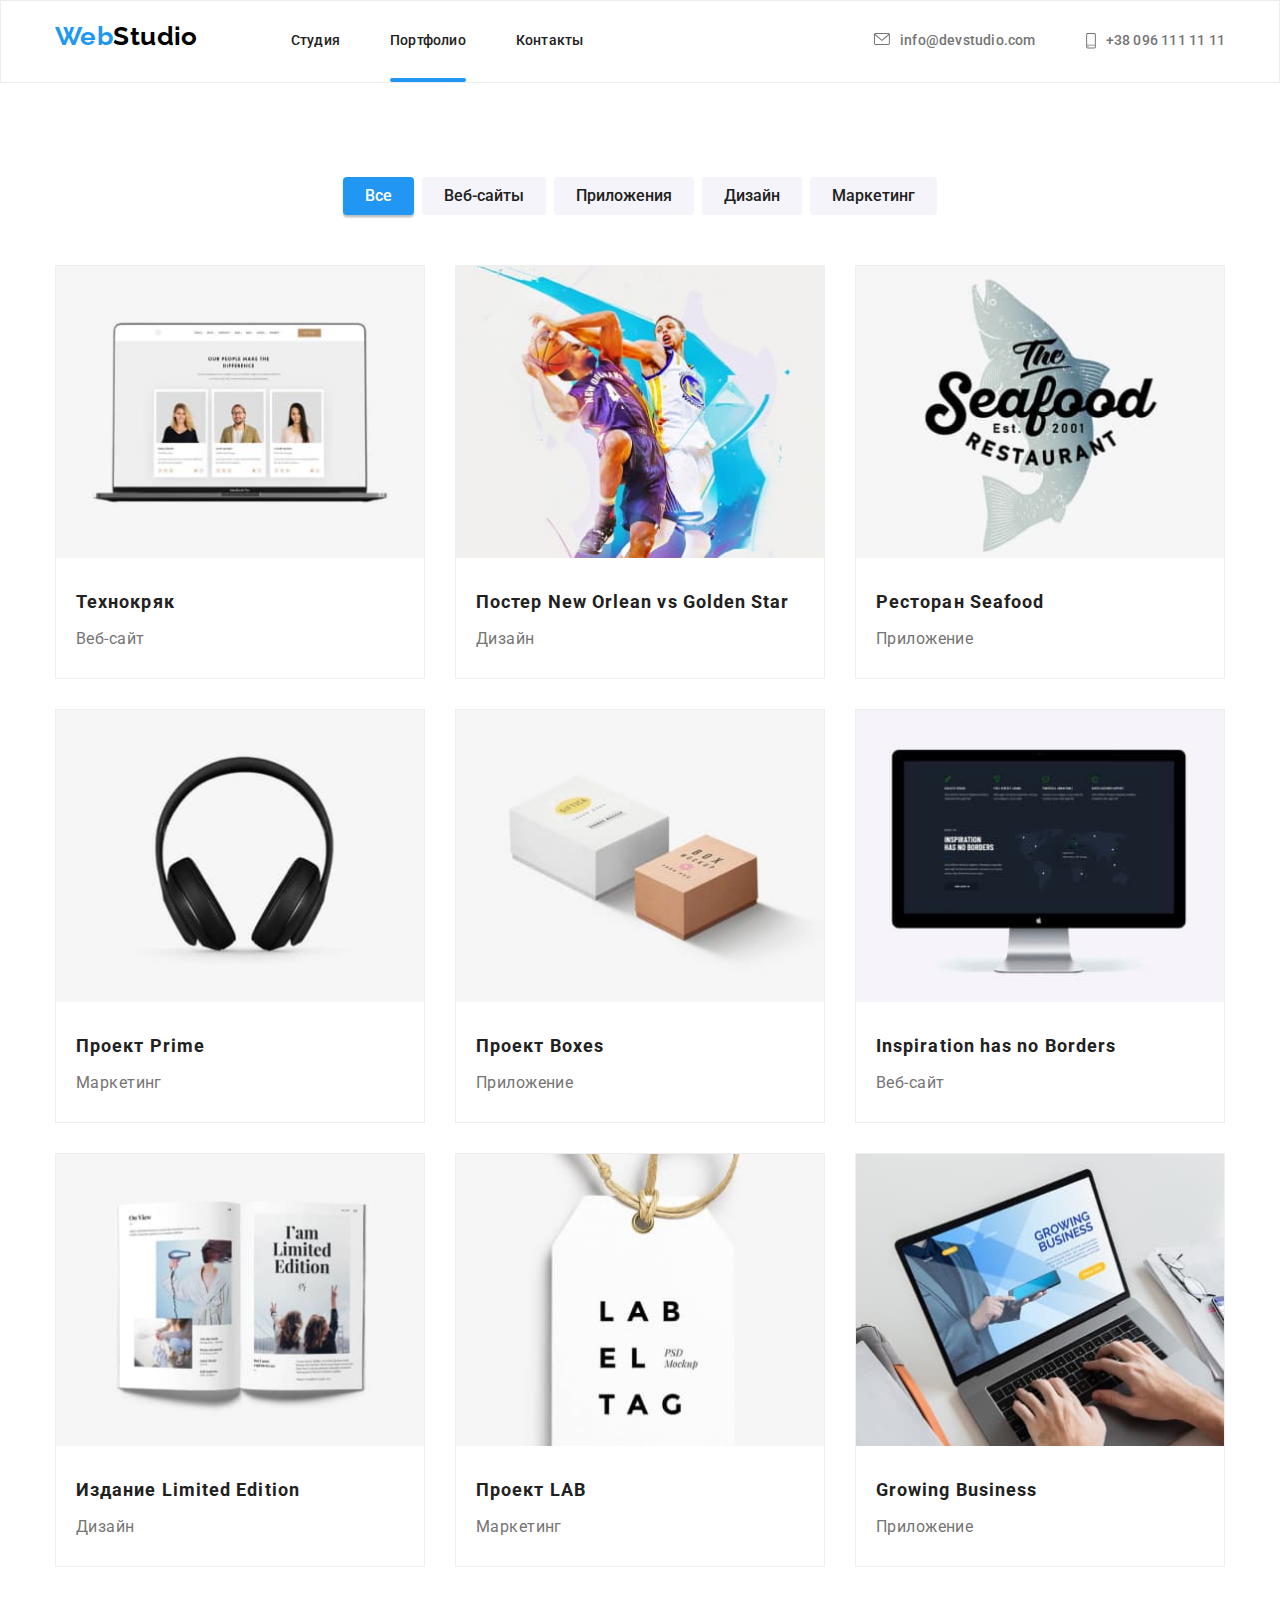
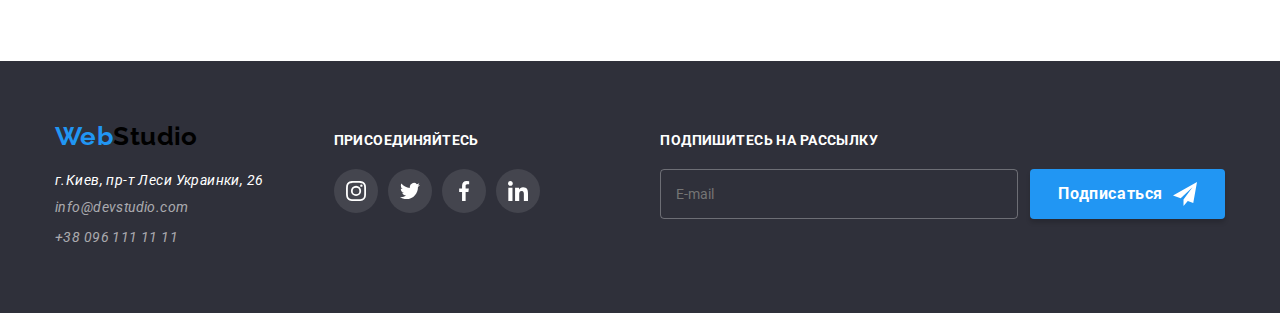
==== commit 01434eb8: "finish" ====
--- a/portfolio.html
+++ b/portfolio.html
@@ -189,7 +189,7 @@
     <div class="container container--baseline">
       <div>
         <a class="logo logo--indent" lang="en" href="./index.html"> <span class="logo__part">Web</span>Studio</a>
-        <address">
+        <address>
           <ul class="contact contact--text">
             <li class="contact__item ">
               <a class="contact__adress" href="https://goo.gl/maps/x8rfosM5Hry5HzXB7" target="_blank"
